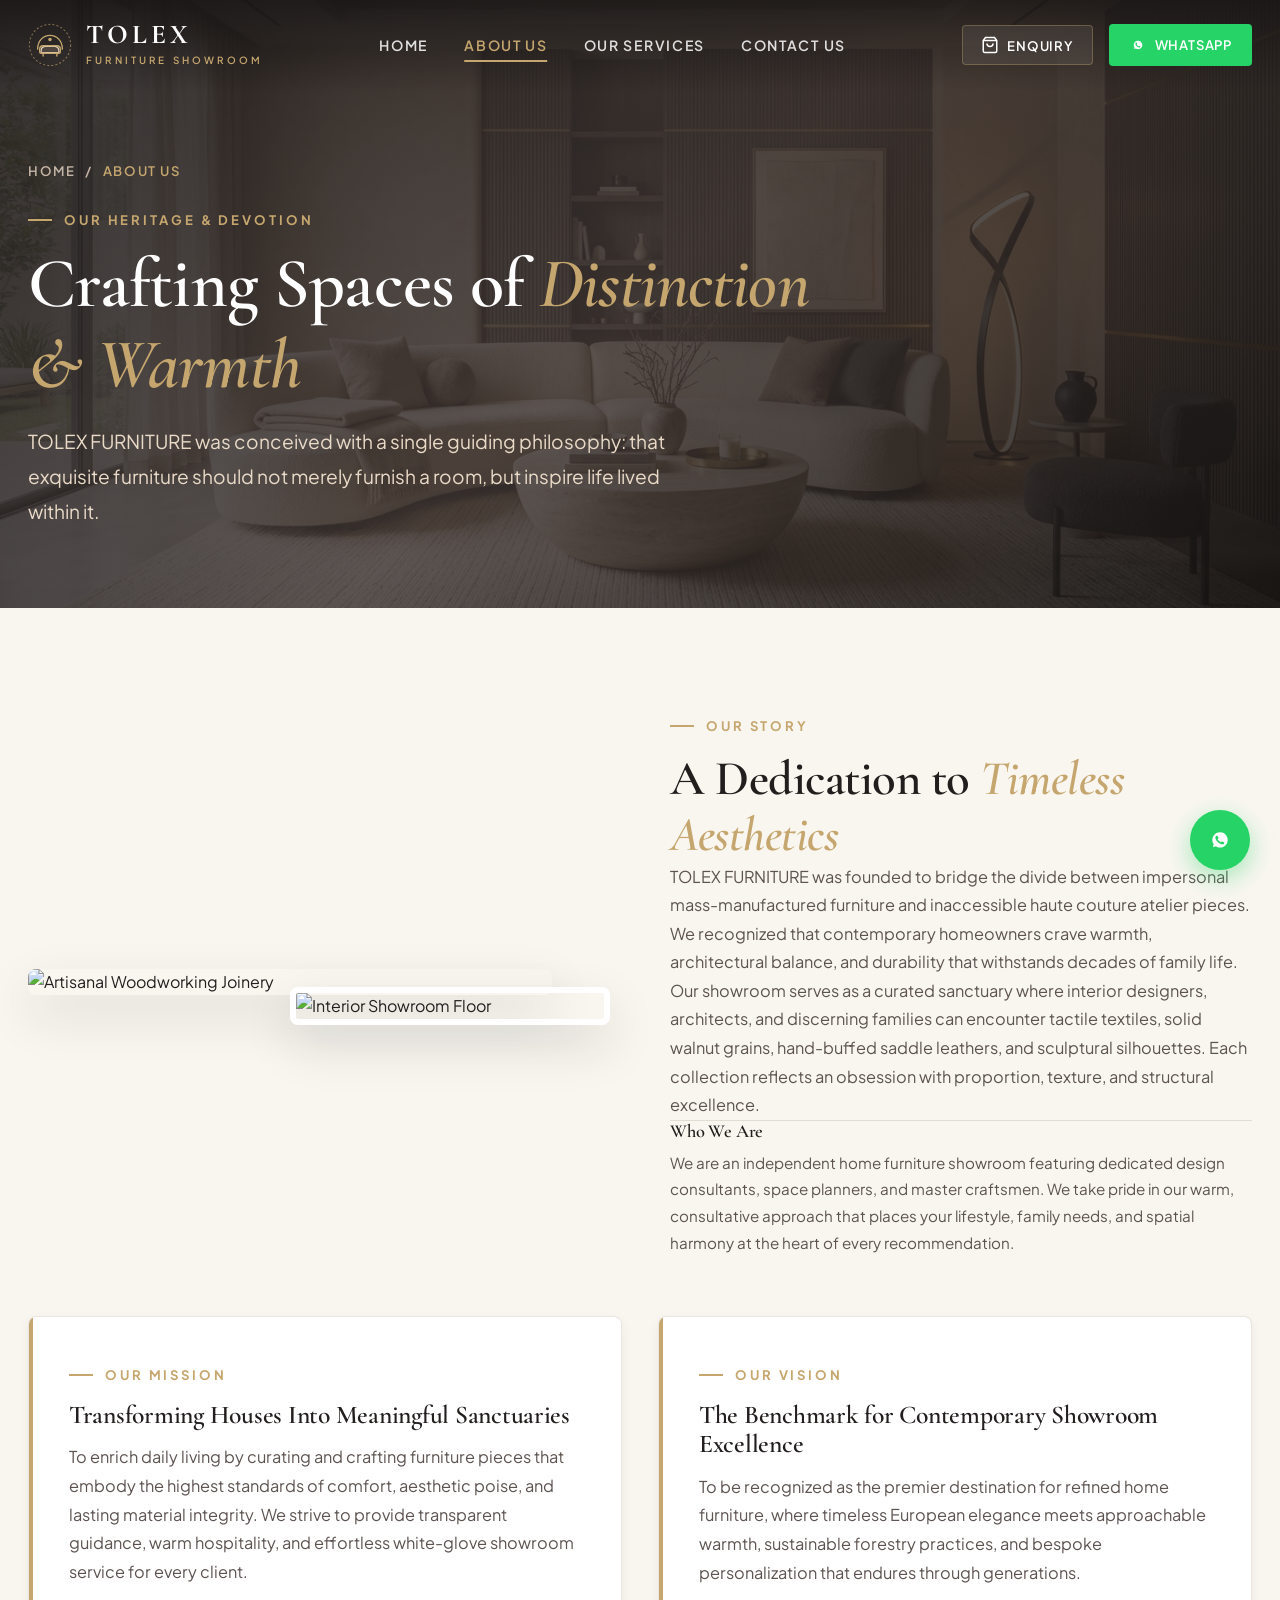
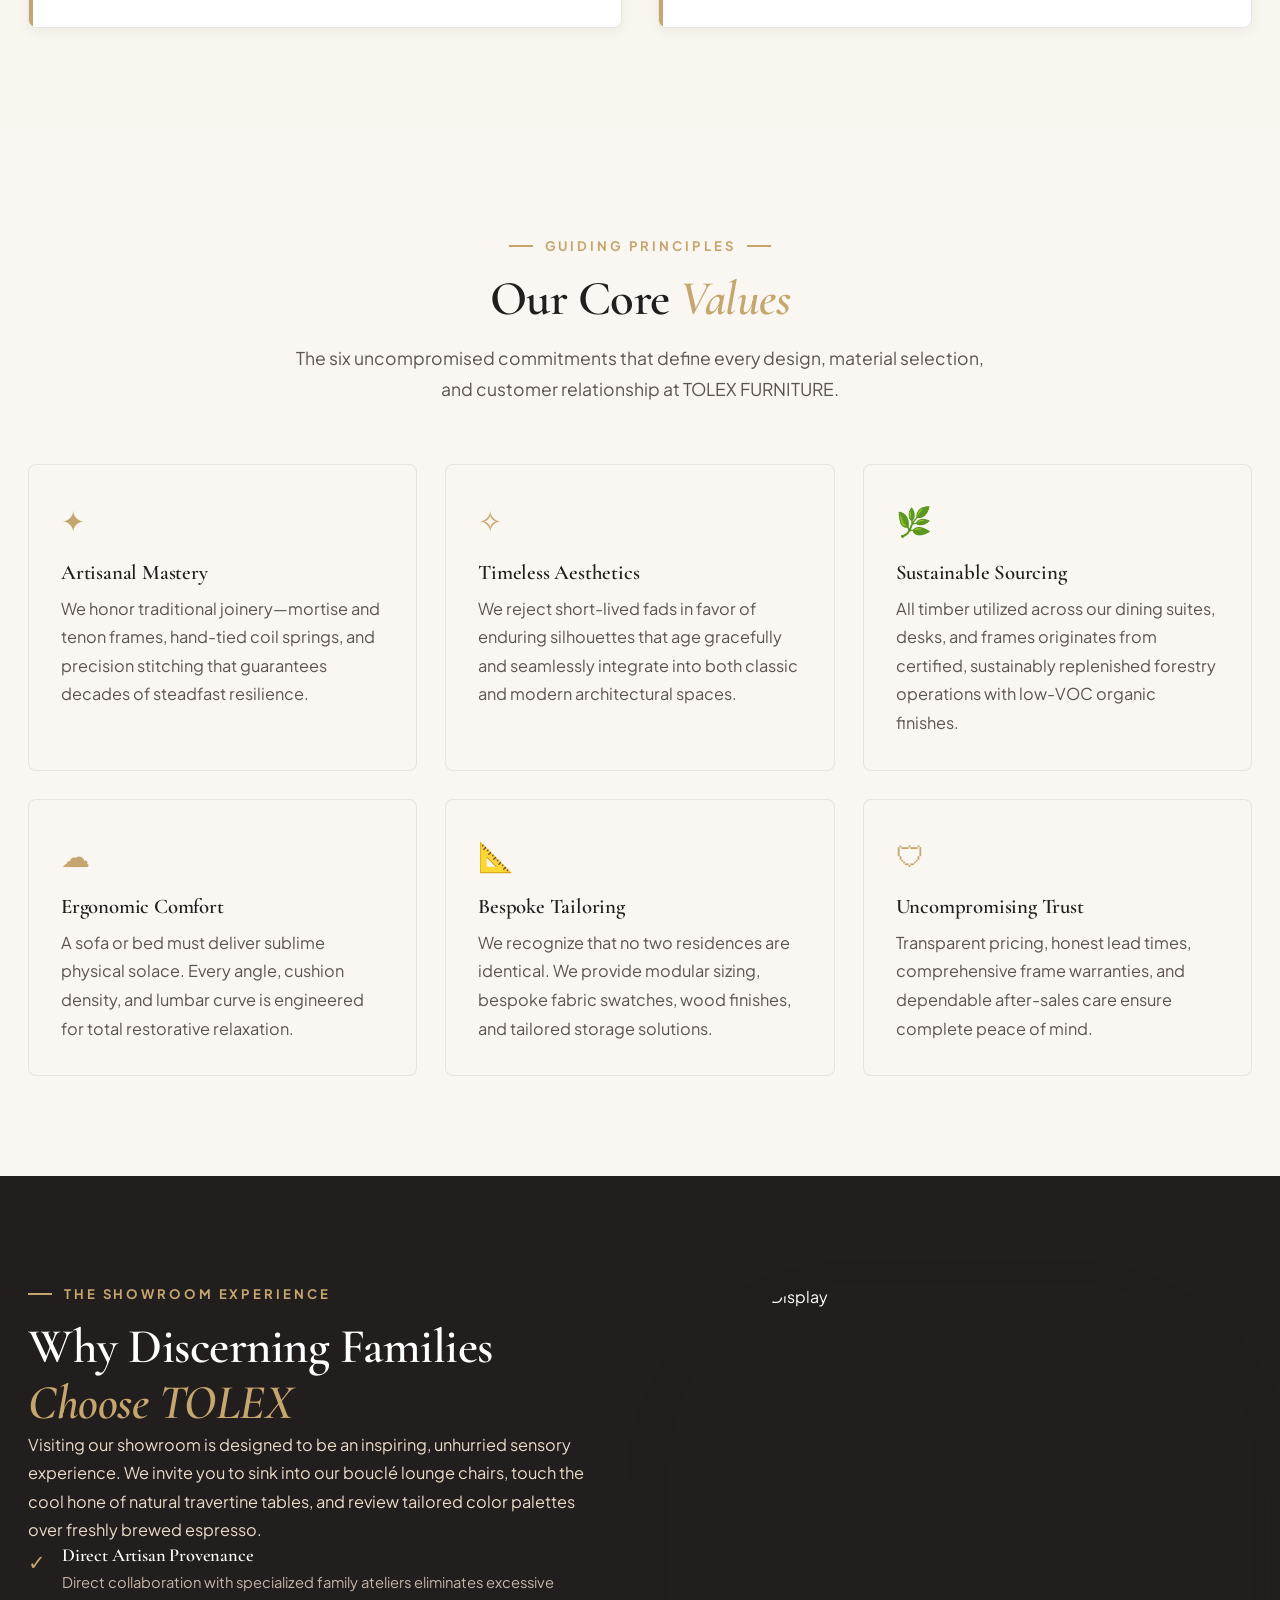
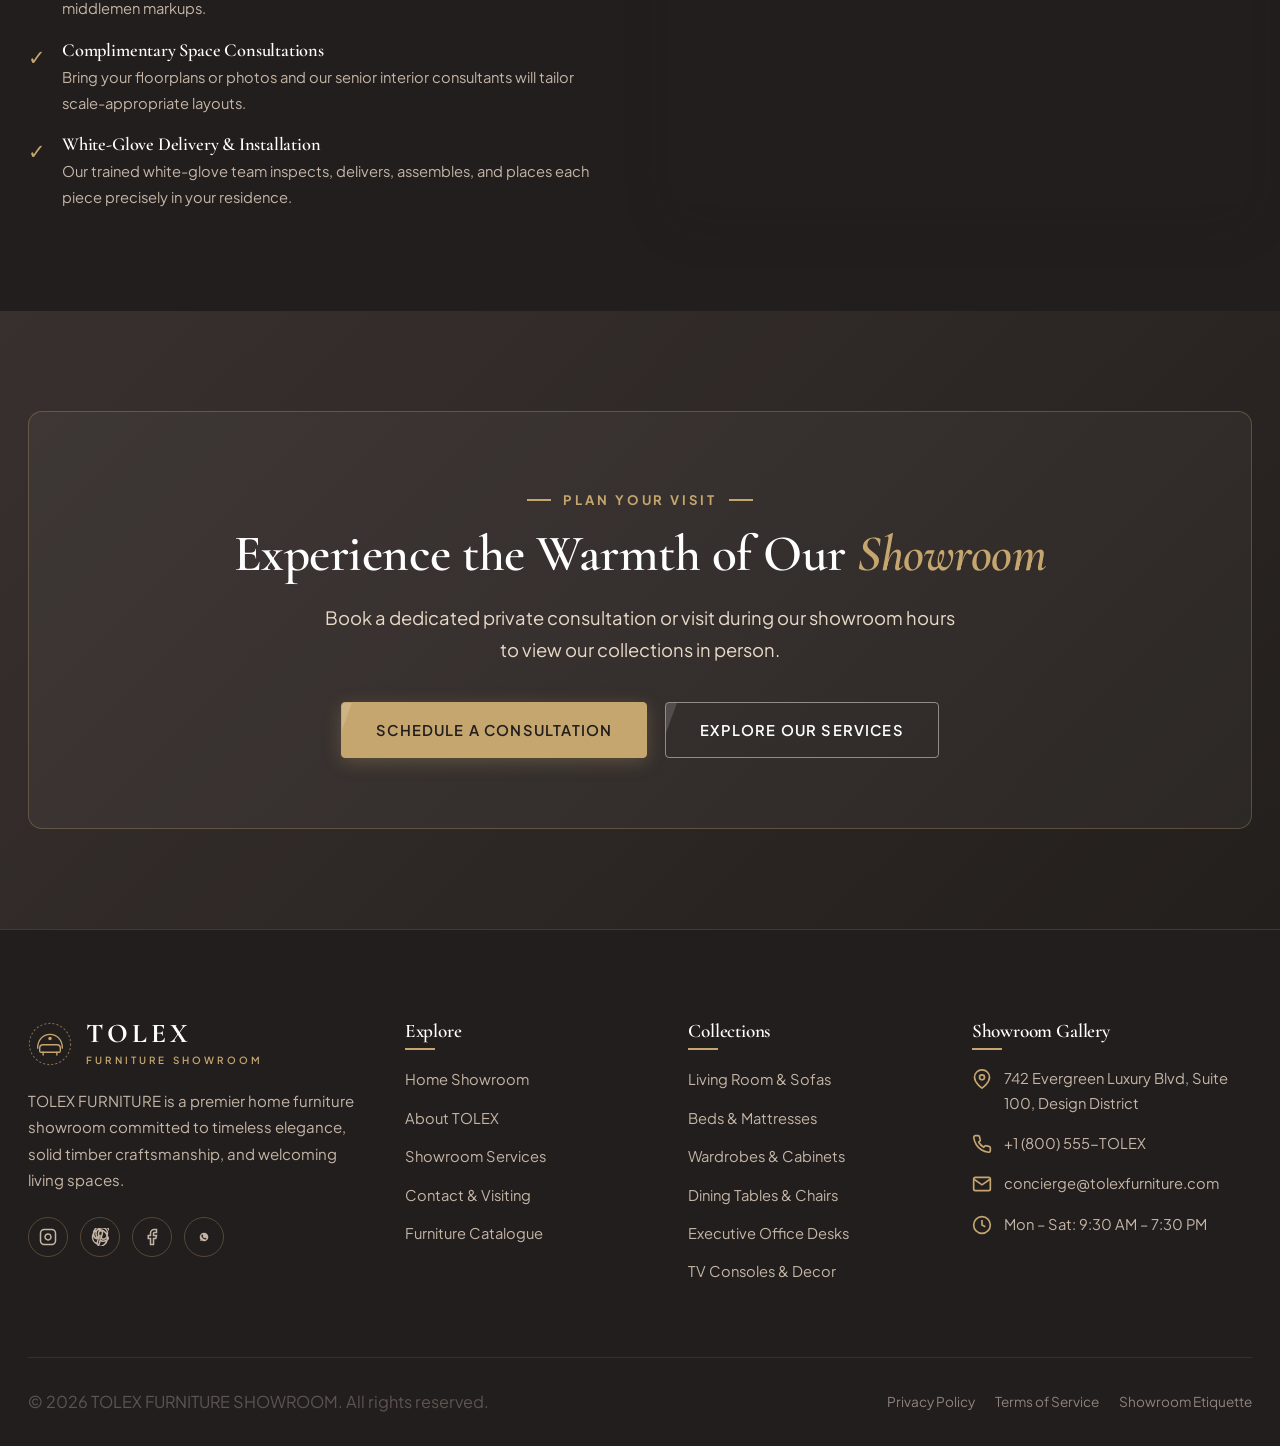
==== about.html @ 7bbafc11 "Initial commit: TOLEX FURNITURE 4-page luxury showroom website" ====
<!DOCTYPE html>
<html lang="en">
<head>
  <meta charset="UTF-8">
  <meta name="viewport" content="width=device-width, initial-scale=1.0">
  <title>About Us — TOLEX FURNITURE Showroom</title>
  <meta name="description" content="Discover the story, mission, vision, and core craftsmanship values behind TOLEX FURNITURE. Transforming residences into sanctuaries of timeless comfort and design.">
  <link rel="stylesheet" href="css/style.css">
  <link rel="icon" type="image/svg+xml" href="assets/icons/favicon.svg">
</head>
<body>

  <!-- ========================================================================
       TOP NAVIGATION BAR
       ======================================================================== -->
  <header class="site-header" id="site-header">
    <div class="container header-container">
      <a href="index.html" class="brand-logo" aria-label="TOLEX FURNITURE Home">
        <svg class="logo-symbol" viewBox="0 0 64 64" fill="none" xmlns="http://www.w3.org/2000/svg">
          <circle cx="32" cy="32" r="30" stroke="#C5A66E" stroke-width="1.5" stroke-dasharray="3 3" opacity="0.6"/>
          <path d="M14 38C14 26 22 18 32 18C42 18 50 26 50 38" stroke="#C5A66E" stroke-width="2" stroke-linecap="round"/>
          <path d="M19 41C19 36 21 34 26 34H38C43 34 45 36 45 41V43H19V41Z" fill="#A18B78" fill-opacity="0.3" stroke="#E9D9C7" stroke-width="1.8"/>
          <path d="M17 38C17 35 19 33 22 33H42C45 33 47 35 47 38V42C47 43 46 44 45 44H19C18 44 17 43 17 42V38Z" stroke="#C5A66E" stroke-width="2"/>
          <path d="M22 44V48M42 44V48" stroke="#C5A66E" stroke-width="2" stroke-linecap="round"/>
          <circle cx="32" cy="24" r="2.5" fill="#C5A66E"/>
        </svg>
        <div class="logo-text-wrap">
          <span class="logo-title">TOLEX</span>
          <span class="logo-subtitle">Furniture Showroom</span>
        </div>
      </a>

      <!-- Desktop Nav -->
      <nav class="desktop-nav" aria-label="Primary Navigation">
        <ul class="nav-menu">
          <li><a href="index.html" class="nav-link">Home</a></li>
          <li><a href="about.html" class="nav-link active">About Us</a></li>
          <li><a href="services.html" class="nav-link">Our Services</a></li>
          <li><a href="contact.html" class="nav-link">Contact Us</a></li>
        </ul>
      </nav>

      <!-- Action Buttons -->
      <div class="header-actions">
        <button type="button" class="enquiry-trigger-btn" aria-label="View Enquiry List">
          <svg width="18" height="18" viewBox="0 0 24 24" fill="none" stroke="currentColor" stroke-width="2"><path d="M6 2L3 6v14a2 2 0 0 0 2 2h14a2 2 0 0 0 2-2V6l-3-4z"></path><line x1="3" y1="6" x2="21" y2="6"></line><path d="M16 10a4 4 0 0 1-8 0"></path></svg>
          <span>Enquiry</span>
          <span class="enquiry-badge" style="display:none;">0</span>
        </button>

        <a href="https://wa.me/1234567890?text=Hello%20TOLEX%20FURNITURE%2C%20I%20am%20interested%20in%20learning%20more%20about%20your%20showroom." target="_blank" rel="noopener noreferrer" class="btn-header-whatsapp" aria-label="Chat on WhatsApp">
          <svg width="18" height="18" viewBox="0 0 24 24" fill="currentColor"><path d="M12.031 6.172c-3.181 0-5.767 2.586-5.768 5.766-.001 1.298.38 2.27 1.019 3.287l-.582 2.128 2.182-.573c.978.58 1.911.928 3.145.929 3.178 0 5.767-2.587 5.768-5.766.001-3.187-2.575-5.77-5.764-5.771zm3.392 8.244c-.144.405-.837.774-1.17.824-.299.045-.677.063-1.092-.069-.252-.08-.575-.187-.988-.365-1.739-.751-2.874-2.502-2.961-2.617-.087-.116-.708-.94-.708-1.793s.448-1.273.607-1.446c.159-.173.346-.217.462-.217l.332.007c.106.005.249-.04.39.299.144.347.491 1.2.534 1.288.043.087.072.188.014.303-.058.116-.087.188-.173.289l-.26.303c-.087.087-.179.182-.077.357.101.174.449.741.964 1.2 1.056.941 1.396.969 1.62.81l.303-.433c.101-.144.202-.12.332-.072.13.048.824.39 1.055.505.231.116.385.173.442.271.058.098.058.566-.086.971z"/></svg>
          <span>WhatsApp</span>
        </a>

        <button type="button" class="hamburger-btn" aria-label="Toggle Mobile Navigation">
          <span class="hamburger-line"></span>
          <span class="hamburger-line"></span>
          <span class="hamburger-line"></span>
        </button>
      </div>
    </div>
  </header>

  <!-- Mobile Drawer -->
  <div class="mobile-nav-backdrop"></div>
  <aside class="mobile-nav-drawer" aria-label="Mobile Navigation Drawer">
    <div class="mobile-nav-top">
      <div class="brand-logo mb-4">
        <div class="logo-text-wrap">
          <span class="logo-title">TOLEX</span>
          <span class="logo-subtitle">Furniture Showroom</span>
        </div>
      </div>
      <nav class="mobile-nav-links">
        <a href="index.html" class="mobile-nav-link">Home <span>→</span></a>
        <a href="about.html" class="mobile-nav-link active">About Us <span>→</span></a>
        <a href="services.html" class="mobile-nav-link">Our Services <span>→</span></a>
        <a href="contact.html" class="mobile-nav-link">Contact Us <span>→</span></a>
      </nav>
    </div>
    <div class="mobile-nav-footer">
      <a href="https://wa.me/1234567890" target="_blank" rel="noopener noreferrer" class="btn btn-whatsapp w-100">
        Chat on WhatsApp
      </a>
    </div>
  </aside>

  <!-- ========================================================================
       PAGE HERO
       ======================================================================== -->
  <section class="inner-hero" style="background-image: url('assets/images/hero_living.jpg');">
    <div class="inner-hero-overlay"></div>
    <div class="container">
      <div class="inner-hero-content reveal-on-scroll">
        <div class="breadcrumb-nav">
          <a href="index.html">Home</a> / <span>About Us</span>
        </div>
        <span class="section-kicker">Our Heritage & Devotion</span>
        <h1>Crafting Spaces of <span class="italic text-gold">Distinction & Warmth</span></h1>
        <p>TOLEX FURNITURE was conceived with a single guiding philosophy: that exquisite furniture should not merely furnish a room, but inspire life lived within it.</p>
      </div>
    </div>
  </section>

  <!-- ========================================================================
       OUR STORY & WHO WE ARE
       ======================================================================== -->
  <section class="about-story-section section-padding">
    <div class="container">
      <div class="story-grid">
        <!-- Visual Composition -->
        <div class="story-img-composition reveal-on-scroll">
          <img src="https://images.unsplash.com/photo-1538688525198-9b88f6f53126?auto=format&fit=crop&w=900&q=80" alt="Artisanal Woodworking Joinery" class="story-img-main" loading="lazy">
          <img src="https://images.unsplash.com/photo-1600585154340-be6161a56a0c?auto=format&fit=crop&w=600&q=80" alt="Interior Showroom Floor" class="story-img-secondary" loading="lazy">
        </div>

        <!-- Narrative Content -->
        <div class="story-text-content reveal-on-scroll">
          <span class="section-kicker">Our Story</span>
          <h2>A Dedication to <span class="italic text-gold">Timeless Aesthetics</span></h2>
          <p class="mb-3">
            TOLEX FURNITURE was founded to bridge the divide between impersonal mass-manufactured furniture and inaccessible haute couture atelier pieces. We recognized that contemporary homeowners crave warmth, architectural balance, and durability that withstands decades of family life.
          </p>
          <p class="mb-4">
            Our showroom serves as a curated sanctuary where interior designers, architects, and discerning families can encounter tactile textiles, solid walnut grains, hand-buffed saddle leathers, and sculptural silhouettes. Each collection reflects an obsession with proportion, texture, and structural excellence.
          </p>
          
          <div class="pt-3" style="border-top:1px solid rgba(161, 139, 120, 0.25);">
            <h4 style="font-size:1.15rem; color:var(--c-charcoal-deep); margin-bottom:8px;">Who We Are</h4>
            <p style="font-size:0.95rem;">
              We are an independent home furniture showroom featuring dedicated design consultants, space planners, and master craftsmen. We take pride in our warm, consultative approach that places your lifestyle, family needs, and spatial harmony at the heart of every recommendation.
            </p>
          </div>
        </div>
      </div>

      <!-- ====================================================================
           MISSION & VISION
           ==================================================================== -->
      <div class="mission-vision-grid reveal-on-scroll">
        <!-- Mission -->
        <div class="mv-card">
          <span class="section-kicker">Our Mission</span>
          <h3>Transforming Houses Into Meaningful Sanctuaries</h3>
          <p>
            To enrich daily living by curating and crafting furniture pieces that embody the highest standards of comfort, aesthetic poise, and lasting material integrity. We strive to provide transparent guidance, warm hospitality, and effortless white-glove showroom service for every client.
          </p>
        </div>

        <!-- Vision -->
        <div class="mv-card">
          <span class="section-kicker">Our Vision</span>
          <h3>The Benchmark for Contemporary Showroom Excellence</h3>
          <p>
            To be recognized as the premier destination for refined home furniture, where timeless European elegance meets approachable warmth, sustainable forestry practices, and bespoke personalization that endures through generations.
          </p>
        </div>
      </div>
    </div>
  </section>

  <!-- ========================================================================
       CORE VALUES
       ======================================================================== -->
  <section class="section-padding" style="background-color: var(--c-cream-soft);">
    <div class="container">
      <div class="section-header reveal-on-scroll">
        <span class="section-kicker center">Guiding Principles</span>
        <h2>Our Core <span class="italic text-gold">Values</span></h2>
        <p>The six uncompromised commitments that define every design, material selection, and customer relationship at TOLEX FURNITURE.</p>
      </div>

      <div class="values-grid">
        <div class="value-item-card reveal-on-scroll">
          <div class="value-icon">✦</div>
          <h4>Artisanal Mastery</h4>
          <p>We honor traditional joinery—mortise and tenon frames, hand-tied coil springs, and precision stitching that guarantees decades of steadfast resilience.</p>
        </div>

        <div class="value-item-card reveal-on-scroll">
          <div class="value-icon">✧</div>
          <h4>Timeless Aesthetics</h4>
          <p>We reject short-lived fads in favor of enduring silhouettes that age gracefully and seamlessly integrate into both classic and modern architectural spaces.</p>
        </div>

        <div class="value-item-card reveal-on-scroll">
          <div class="value-icon">🌿</div>
          <h4>Sustainable Sourcing</h4>
          <p>All timber utilized across our dining suites, desks, and frames originates from certified, sustainably replenished forestry operations with low-VOC organic finishes.</p>
        </div>

        <div class="value-item-card reveal-on-scroll">
          <div class="value-icon">☁</div>
          <h4>Ergonomic Comfort</h4>
          <p>A sofa or bed must deliver sublime physical solace. Every angle, cushion density, and lumbar curve is engineered for total restorative relaxation.</p>
        </div>

        <div class="value-item-card reveal-on-scroll">
          <div class="value-icon">📐</div>
          <h4>Bespoke Tailoring</h4>
          <p>We recognize that no two residences are identical. We provide modular sizing, bespoke fabric swatches, wood finishes, and tailored storage solutions.</p>
        </div>

        <div class="value-item-card reveal-on-scroll">
          <div class="value-icon">🛡</div>
          <h4>Uncompromising Trust</h4>
          <p>Transparent pricing, honest lead times, comprehensive frame warranties, and dependable after-sales care ensure complete peace of mind.</p>
        </div>
      </div>
    </div>
  </section>

  <!-- ========================================================================
       WHY CUSTOMERS CHOOSE US (EXPANDED EDITORIAL)
       ======================================================================== -->
  <section class="section-padding" style="background-color: var(--c-charcoal-deep); color: var(--c-white);">
    <div class="container">
      <div class="story-grid">
        <div class="reveal-on-scroll">
          <span class="section-kicker text-gold">The Showroom Experience</span>
          <h2 class="text-white">Why Discerning Families <span class="italic text-gold">Choose TOLEX</span></h2>
          <p class="text-cream mb-4">
            Visiting our showroom is designed to be an inspiring, unhurried sensory experience. We invite you to sink into our bouclé lounge chairs, touch the cool hone of natural travertine tables, and review tailored color palettes over freshly brewed espresso.
          </p>

          <div style="display:flex; flex-direction:column; gap:18px;">
            <div style="display:flex; gap:16px; align-items:flex-start;">
              <div style="color:var(--c-gold); font-size:1.3rem;">✓</div>
              <div>
                <h4 style="color:var(--c-white); font-size:1.15rem; margin-bottom:4px;">Direct Artisan Provenance</h4>
                <p style="color:var(--c-taupe-light); font-size:0.92rem;">Direct collaboration with specialized family ateliers eliminates excessive middlemen markups.</p>
              </div>
            </div>

            <div style="display:flex; gap:16px; align-items:flex-start;">
              <div style="color:var(--c-gold); font-size:1.3rem;">✓</div>
              <div>
                <h4 style="color:var(--c-white); font-size:1.15rem; margin-bottom:4px;">Complimentary Space Consultations</h4>
                <p style="color:var(--c-taupe-light); font-size:0.92rem;">Bring your floorplans or photos and our senior interior consultants will tailor scale-appropriate layouts.</p>
              </div>
            </div>

            <div style="display:flex; gap:16px; align-items:flex-start;">
              <div style="color:var(--c-gold); font-size:1.3rem;">✓</div>
              <div>
                <h4 style="color:var(--c-white); font-size:1.15rem; margin-bottom:4px;">White-Glove Delivery & Installation</h4>
                <p style="color:var(--c-taupe-light); font-size:0.92rem;">Our trained white-glove team inspects, delivers, assembles, and places each piece precisely in your residence.</p>
              </div>
            </div>
          </div>
        </div>

        <div class="reveal-on-scroll">
          <div class="arch-frame" style="height: 520px;">
            <img src="https://images.unsplash.com/photo-1616486338812-3dadae4b4ace?auto=format&fit=crop&w=1000&q=80" alt="Showroom Display" style="width:100%; height:100%; object-fit:cover;" loading="lazy">
          </div>
        </div>
      </div>
    </div>
  </section>

  <!-- ========================================================================
       FINAL CONTACT CTA
       ======================================================================== -->
  <section class="final-cta-section">
    <div class="container">
      <div class="cta-box reveal-on-scroll">
        <span class="section-kicker center text-gold">Plan Your Visit</span>
        <h2>Experience the Warmth of Our <span class="italic text-gold">Showroom</span></h2>
        <p>Book a dedicated private consultation or visit during our showroom hours to view our collections in person.</p>
        <div class="cta-btn-group">
          <a href="contact.html" class="btn btn-primary">Schedule a Consultation</a>
          <a href="services.html" class="btn btn-secondary">Explore Our Services</a>
        </div>
      </div>
    </div>
  </section>

  <!-- ========================================================================
       FOOTER
       ======================================================================== -->
  <footer class="site-footer">
    <div class="container">
      <div class="footer-top">
        <div class="footer-col footer-brand">
          <a href="index.html" class="brand-logo mb-3">
            <svg class="logo-symbol" viewBox="0 0 64 64" fill="none" xmlns="http://www.w3.org/2000/svg">
              <circle cx="32" cy="32" r="30" stroke="#C5A66E" stroke-width="1.5" stroke-dasharray="3 3" opacity="0.6"/>
              <path d="M14 38C14 26 22 18 32 18C42 18 50 26 50 38" stroke="#C5A66E" stroke-width="2" stroke-linecap="round"/>
              <path d="M17 38C17 35 19 33 22 33H42C45 33 47 35 47 38V42C47 43 46 44 45 44H19C18 44 17 43 17 42V38Z" stroke="#C5A66E" stroke-width="2"/>
              <path d="M22 44V48M42 44V48" stroke="#C5A66E" stroke-width="2" stroke-linecap="round"/>
              <circle cx="32" cy="24" r="2.5" fill="#C5A66E"/>
            </svg>
            <div class="logo-text-wrap">
              <span class="logo-title text-white">TOLEX</span>
              <span class="logo-subtitle">Furniture Showroom</span>
            </div>
          </a>
          <p>
            TOLEX FURNITURE is a premier home furniture showroom committed to timeless elegance, solid timber craftsmanship, and welcoming living spaces.
          </p>
          <div class="footer-social-links">
            <a href="https://instagram.com" target="_blank" rel="noopener noreferrer" class="social-icon-link" aria-label="Instagram"><svg width="18" height="18" viewBox="0 0 24 24" fill="none" stroke="currentColor" stroke-width="2"><rect x="2" y="2" width="20" height="20" rx="5" ry="5"></rect><path d="M16 11.37A4 4 0 1 1 12.63 8 4 4 0 0 1 16 11.37z"></path><line x1="17.5" y1="6.5" x2="17.51" y2="6.5"></line></svg></a>
            <a href="https://pinterest.com" target="_blank" rel="noopener noreferrer" class="social-icon-link" aria-label="Pinterest"><svg width="18" height="18" viewBox="0 0 24 24" fill="none" stroke="currentColor" stroke-width="2"><line x1="12" y1="9" x2="12" y2="15"></line><path d="M12 2a10 10 0 0 0-3.6 19.3c-.1-.8-.1-2.1.2-3 .3-.9 1.9-8.1 1.9-8.1s-.5-1-.5-2.5c0-2.4 1.4-4.1 3.1-4.1 1.5 0 2.2 1.1 2.2 2.4 0 1.5-.9 3.7-1.4 5.8-.4 1.7.9 3.1 2.6 3.1 3.1 0 5.5-3.3 5.5-8.1 0-4.2-3-7.2-7.4-7.2-5 0-8 3.8-8 7.7 0 1.5.6 3.1 1.3 4 .1.2.2.3.1.6l-.5 2c-.1.3-.3.4-.6.3-2.1-1-3.4-4.1-3.4-6.6 0-5.4 3.9-10.4 11.3-10.4 5.9 0 10.5 4.3 10.5 9.9 0 6-3.7 10.7-8.9 10.7-1.7 0-3.4-.9-4-2l-1.1 4.2c-.4 1.5-1.5 3.4-2.2 4.6A10 10 0 1 0 12 2z"></path></svg></a>
            <a href="https://facebook.com" target="_blank" rel="noopener noreferrer" class="social-icon-link" aria-label="Facebook"><svg width="18" height="18" viewBox="0 0 24 24" fill="none" stroke="currentColor" stroke-width="2"><path d="M18 2h-3a5 5 0 0 0-5 5v3H7v4h3v8h4v-8h3l1-4h-4V7a1 1 0 0 1 1-1h3z"></path></svg></a>
            <a href="https://wa.me/1234567890" target="_blank" rel="noopener noreferrer" class="social-icon-link" aria-label="WhatsApp"><svg width="18" height="18" viewBox="0 0 24 24" fill="currentColor"><path d="M12.031 6.172c-3.181 0-5.767 2.586-5.768 5.766-.001 1.298.38 2.27 1.019 3.287l-.582 2.128 2.182-.573c.978.58 1.911.928 3.145.929 3.178 0 5.767-2.587 5.768-5.766.001-3.187-2.575-5.77-5.764-5.771zm3.392 8.244c-.144.405-.837.774-1.17.824-.299.045-.677.063-1.092-.069-.252-.08-.575-.187-.988-.365-1.739-.751-2.874-2.502-2.961-2.617-.087-.116-.708-.94-.708-1.793s.448-1.273.607-1.446c.159-.173.346-.217.462-.217l.332.007c.106.005.249-.04.39.299.144.347.491 1.2.534 1.288.043.087.072.188.014.303-.058.116-.087.188-.173.289l-.26.303c-.087.087-.179.182-.077.357.101.174.449.741.964 1.2 1.056.941 1.396.969 1.62.81l.303-.433c.101-.144.202-.12.332-.072.13.048.824.39 1.055.505.231.116.385.173.442.271.058.098.058.566-.086.971z"/></svg></a>
          </div>
        </div>

        <div class="footer-col">
          <h4>Explore</h4>
          <ul class="footer-links-list">
            <li><a href="index.html">Home Showroom</a></li>
            <li><a href="about.html">About TOLEX</a></li>
            <li><a href="services.html">Showroom Services</a></li>
            <li><a href="contact.html">Contact & Visiting</a></li>
            <li><a href="index.html#catalogue">Furniture Catalogue</a></li>
          </ul>
        </div>

        <div class="footer-col">
          <h4>Collections</h4>
          <ul class="footer-links-list">
            <li><a href="index.html#catalogue">Living Room & Sofas</a></li>
            <li><a href="index.html#catalogue">Beds & Mattresses</a></li>
            <li><a href="index.html#catalogue">Wardrobes & Cabinets</a></li>
            <li><a href="index.html#catalogue">Dining Tables & Chairs</a></li>
            <li><a href="index.html#catalogue">Executive Office Desks</a></li>
            <li><a href="index.html#catalogue">TV Consoles & Decor</a></li>
          </ul>
        </div>

        <div class="footer-col">
          <h4>Showroom Gallery</h4>
          <div class="footer-contact-item">
            <svg width="20" height="20" viewBox="0 0 24 24" fill="none" stroke="currentColor" stroke-width="2"><path d="M21 10c0 7-9 13-9 13s-9-6-9-13a9 9 0 0 1 18 0z"></path><circle cx="12" cy="10" r="3"></circle></svg>
            <span>742 Evergreen Luxury Blvd, Suite 100, Design District</span>
          </div>
          <div class="footer-contact-item">
            <svg width="20" height="20" viewBox="0 0 24 24" fill="none" stroke="currentColor" stroke-width="2"><path d="M22 16.92v3a2 2 0 0 1-2.18 2 19.79 19.79 0 0 1-8.63-3.07 19.5 19.5 0 0 1-6-6 19.79 19.79 0 0 1-3.07-8.67A2 2 0 0 1 4.11 2h3a2 2 0 0 1 2 1.72 12.84 12.84 0 0 0 .7 2.81 2 2 0 0 1-.45 2.11L8.09 9.91a16 16 0 0 0 6 6l1.27-1.27a2 2 0 0 1 2.11-.45 12.84 12.84 0 0 0 2.81.7A2 2 0 0 1 22 16.92z"></path></svg>
            <span>+1 (800) 555-TOLEX</span>
          </div>
          <div class="footer-contact-item">
            <svg width="20" height="20" viewBox="0 0 24 24" fill="none" stroke="currentColor" stroke-width="2"><path d="M4 4h16c1.1 0 2 .9 2 2v12c0 1.1-.9 2-2 2H4c-1.1 0-2-.9-2-2V6c0-1.1.9-2 2-2z"></path><polyline points="22,6 12,13 2,6"></polyline></svg>
            <span>concierge@tolexfurniture.com</span>
          </div>
          <div class="footer-contact-item">
            <svg width="20" height="20" viewBox="0 0 24 24" fill="none" stroke="currentColor" stroke-width="2"><circle cx="12" cy="12" r="10"></circle><polyline points="12 6 12 12 16 14"></polyline></svg>
            <span>Mon – Sat: 9:30 AM – 7:30 PM</span>
          </div>
        </div>
      </div>

      <div class="footer-bottom">
        <p>© 2026 TOLEX FURNITURE SHOWROOM. All rights reserved.</p>
        <div class="footer-bottom-links">
          <a href="#">Privacy Policy</a>
          <a href="#">Terms of Service</a>
          <a href="#">Showroom Etiquette</a>
        </div>
      </div>
    </div>
  </footer>

  <!-- ========================================================================
       SHOPPING CART-STYLE ENQUIRY DRAWER
       ======================================================================== -->
  <div class="enquiry-drawer-backdrop"></div>
  <aside class="enquiry-drawer" aria-label="Customer Enquiry List">
    <div class="enquiry-drawer-header">
      <div>
        <h3>Your Showroom Enquiry</h3>
        <p style="font-size:0.8rem; color:var(--c-cream);">Collect pieces to request pricing & customization</p>
      </div>
      <button type="button" class="drawer-close-btn" aria-label="Close Enquiry Drawer">✕</button>
    </div>

    <div class="enquiry-drawer-body">
      <div class="enquiry-empty-notice">
        <svg width="48" height="48" viewBox="0 0 24 24" fill="none" stroke="currentColor" stroke-width="1.5"><path d="M6 2L3 6v14a2 2 0 0 0 2 2h14a2 2 0 0 0 2-2V6l-3-4z"></path><line x1="3" y1="6" x2="21" y2="6"></line><path d="M16 10a4 4 0 0 1-8 0"></path></svg>
        <h4>Your Enquiry List is Empty</h4>
        <p>Browse our furniture catalogue and click <strong>"+ Enquiry"</strong> to collect pieces you are interested in.</p>
      </div>
      <div class="enquiry-items-list"></div>
    </div>

    <div class="enquiry-drawer-footer">
      <div class="enquiry-count-summary" style="display:none;"></div>
      <div class="enquiry-actions" style="display:none;">
        <button type="button" class="btn btn-whatsapp btn-whatsapp-enquiry">
          <svg width="18" height="18" viewBox="0 0 24 24" fill="currentColor"><path d="M12.031 6.172c-3.181 0-5.767 2.586-5.768 5.766-.001 1.298.38 2.27 1.019 3.287l-.582 2.128 2.182-.573c.978.58 1.911.928 3.145.929 3.178 0 5.767-2.587 5.768-5.766.001-3.187-2.575-5.77-5.764-5.771zm3.392 8.244c-.144.405-.837.774-1.17.824-.299.045-.677.063-1.092-.069-.252-.08-.575-.187-.988-.365-1.739-.751-2.874-2.502-2.961-2.617-.087-.116-.708-.94-.708-1.793s.448-1.273.607-1.446c.159-.173.346-.217.462-.217l.332.007c.106.005.249-.04.39.299.144.347.491 1.2.534 1.288.043.087.072.188.014.303-.058.116-.087.188-.173.289l-.26.303c-.087.087-.179.182-.077.357.101.174.449.741.964 1.2 1.056.941 1.396.969 1.62.81l.303-.433c.101-.144.202-.12.332-.072.13.048.824.39 1.055.505.231.116.385.173.442.271.058.098.058.566-.086.971z"/></svg>
          Send Enquiry via WhatsApp
        </button>
        <a href="contact.html" class="btn btn-dark">Submit Showroom Form</a>
        <button type="button" class="btn btn-outline-dark btn-clear-enquiries" style="font-size:0.78rem;">Clear List</button>
      </div>
    </div>
  </aside>

  <!-- Floating Buttons -->
  <a href="https://wa.me/1234567890" target="_blank" rel="noopener noreferrer" class="floating-whatsapp-btn" aria-label="Direct WhatsApp Message">
    <svg width="32" height="32" viewBox="0 0 24 24" fill="currentColor"><path d="M12.031 6.172c-3.181 0-5.767 2.586-5.768 5.766-.001 1.298.38 2.27 1.019 3.287l-.582 2.128 2.182-.573c.978.58 1.911.928 3.145.929 3.178 0 5.767-2.587 5.768-5.766.001-3.187-2.575-5.77-5.764-5.771zm3.392 8.244c-.144.405-.837.774-1.17.824-.299.045-.677.063-1.092-.069-.252-.08-.575-.187-.988-.365-1.739-.751-2.874-2.502-2.961-2.617-.087-.116-.708-.94-.708-1.793s.448-1.273.607-1.446c.159-.173.346-.217.462-.217l.332.007c.106.005.249-.04.39.299.144.347.491 1.2.534 1.288.043.087.072.188.014.303-.058.116-.087.188-.173.289l-.26.303c-.087.087-.179.182-.077.357.101.174.449.741.964 1.2 1.056.941 1.396.969 1.62.81l.303-.433c.101-.144.202-.12.332-.072.13.048.824.39 1.055.505.231.116.385.173.442.271.058.098.058.566-.086.971z"/></svg>
  </a>

  <button type="button" class="back-to-top-btn" aria-label="Back to Top">
    <svg width="20" height="20" viewBox="0 0 24 24" fill="none" stroke="currentColor" stroke-width="2.5"><polyline points="18 15 12 9 6 15"></polyline></svg>
  </button>

  <script src="js/main.js"></script>
</body>
</html>
---- css/style.css ----
/* ==========================================================================
   TOLEX FURNITURE — Premium Luxury Furniture Showroom
   Color Palette Extracted from Brand Identity Reference:
   - Charcoal Brown: #625956
   - Warm Taupe:     #A18B78
   - Cream Beige:    #E9D9C7
   - Muted Gold:     #C5A66E
   - Warm White:     #F9F6F0 / #F5F0E9
   - Wood Brown:     #8B7666
   ========================================================================== */

@import url('https://fonts.googleapis.com/css2?family=Cormorant+Garamond:ital,wght@0,400;0,500;0,600;0,700;1,400;1,600&family=Plus+Jakarta+Sans:wght@300;400;500;600;700&display=swap');

/* --- CSS Root Variables --- */
:root {
  --c-charcoal: #625956;
  --c-charcoal-dark: #37302E;
  --c-charcoal-deep: #221E1D;
  --c-charcoal-light: #7A706D;
  
  --c-taupe: #A18B78;
  --c-taupe-light: #C4B5A6;
  --c-taupe-subtle: #E8E2DC;

  --c-cream: #E9D9C7;
  --c-cream-light: #F6EFE7;
  --c-cream-soft: #FAF6F1;

  --c-gold: #C5A66E;
  --c-gold-hover: #D7B982;
  --c-gold-light: rgba(197, 166, 110, 0.16);
  --c-gold-glow: rgba(197, 166, 110, 0.35);

  --c-warm-white: #F9F6F0;
  --c-white: #FFFFFF;
  --c-wood: #8B7666;
  --c-wood-dark: #6D5B4D;

  --c-text-primary: #231F1E;
  --c-text-secondary: #5D5451;
  --c-text-light: #8E827D;
  --c-text-white: #FDFCFA;

  --font-serif: 'Cormorant Garamond', Georgia, serif;
  --font-sans: 'Plus Jakarta Sans', -apple-system, BlinkMacSystemFont, 'Segoe UI', Roboto, sans-serif;

  --shadow-sm: 0 4px 12px rgba(34, 30, 29, 0.05);
  --shadow-md: 0 10px 30px rgba(34, 30, 29, 0.08);
  --shadow-lg: 0 20px 50px rgba(34, 30, 29, 0.13);
  --shadow-gold: 0 12px 32px rgba(197, 166, 110, 0.28);

  --radius-xs: 4px;
  --radius-sm: 8px;
  --radius-md: 14px;
  --radius-lg: 24px;
  --radius-full: 9999px;

  --transition-fast: 0.22s cubic-bezier(0.2, 0.8, 0.2, 1);
  --transition-normal: 0.4s cubic-bezier(0.25, 1, 0.5, 1);
  --transition-slow: 0.8s cubic-bezier(0.16, 1, 0.3, 1);

  --header-height: 90px;
}

/* --- Base & Reset --- */
*, *::before, *::after {
  box-sizing: border-box;
  margin: 0;
  padding: 0;
}

html {
  font-size: 16px;
  scroll-behavior: smooth;
  -webkit-font-smoothing: antialiased;
  -moz-osx-font-smoothing: grayscale;
}

body {
  font-family: var(--font-sans);
  background-color: var(--c-warm-white);
  color: var(--c-text-primary);
  line-height: 1.65;
  overflow-x: hidden;
  position: relative;
}

img {
  max-width: 100%;
  height: auto;
  display: block;
}

a {
  text-decoration: none;
  color: inherit;
  transition: color var(--transition-fast);
}

button {
  font-family: inherit;
  cursor: pointer;
  border: none;
  background: none;
  outline: none;
  transition: all var(--transition-fast);
}

ul, ol {
  list-style: none;
}

input, textarea, select {
  font-family: inherit;
  font-size: 1rem;
  outline: none;
}

/* --- Typography --- */
h1, h2, h3, h4, h5, h6 {
  font-family: var(--font-serif);
  font-weight: 600;
  color: var(--c-charcoal-deep);
  line-height: 1.15;
  letter-spacing: -0.01em;
}

h1 { font-size: clamp(2.5rem, 5.5vw, 4.5rem); }
h2 { font-size: clamp(2rem, 3.8vw, 3.2rem); }
h3 { font-size: clamp(1.4rem, 2.2vw, 1.9rem); }
h4 { font-size: 1.3rem; }
h5 { font-size: 1.1rem; }
h6 { font-size: 0.95rem; text-transform: uppercase; letter-spacing: 0.12em; }

p {
  color: var(--c-text-secondary);
  font-size: 1.02rem;
  line-height: 1.75;
}

.text-gold { color: var(--c-gold); }
.text-taupe { color: var(--c-taupe); }
.text-cream { color: var(--c-cream); }
.text-white { color: var(--c-white); }
.italic { font-style: italic; }

/* Subtitle Kicker */
.section-kicker {
  display: inline-flex;
  align-items: center;
  gap: 12px;
  font-family: var(--font-sans);
  font-size: 0.82rem;
  font-weight: 700;
  text-transform: uppercase;
  letter-spacing: 0.22em;
  color: var(--c-gold);
  margin-bottom: 14px;
}

.section-kicker::before {
  content: '';
  display: inline-block;
  width: 24px;
  height: 2px;
  background-color: var(--c-gold);
}

.section-kicker.center::after {
  content: '';
  display: inline-block;
  width: 24px;
  height: 2px;
  background-color: var(--c-gold);
}

/* --- Layout Containers --- */
.container {
  width: 100%;
  max-width: 1320px;
  margin: 0 auto;
  padding: 0 28px;
}

.container-fluid {
  width: 100%;
  padding: 0 40px;
}

.section-padding {
  padding: 100px 0;
}

@media (max-width: 768px) {
  .section-padding { padding: 60px 0; }
  .container { padding: 0 20px; }
  .container-fluid { padding: 0 20px; }
}

.section-header {
  text-align: center;
  max-width: 720px;
  margin: 0 auto 60px;
}

.section-header p {
  margin-top: 16px;
  font-size: 1.1rem;
}

.section-header.left-aligned {
  text-align: left;
  margin-left: 0;
}

/* --- Buttons --- */
.btn {
  display: inline-flex;
  align-items: center;
  justify-content: center;
  gap: 10px;
  padding: 15px 34px;
  font-size: 0.92rem;
  font-weight: 600;
  letter-spacing: 0.08em;
  text-transform: uppercase;
  border-radius: var(--radius-xs);
  transition: all var(--transition-normal);
  position: relative;
  overflow: hidden;
  z-index: 1;
}

.btn::before {
  content: '';
  position: absolute;
  top: 0;
  left: -100%;
  width: 100%;
  height: 100%;
  background: rgba(255, 255, 255, 0.15);
  transition: transform 0.5s ease;
  z-index: -1;
  transform: skewX(-20deg);
}

.btn:hover::before {
  transform: skewX(-20deg) translateX(220%);
}

.btn-primary {
  background-color: var(--c-gold);
  color: var(--c-charcoal-deep);
  border: 1px solid var(--c-gold);
  box-shadow: 0 4px 18px rgba(197, 166, 110, 0.28);
}

.btn-primary:hover {
  background-color: var(--c-gold-hover);
  border-color: var(--c-gold-hover);
  transform: translateY(-2px);
  box-shadow: var(--shadow-gold);
}

.btn-secondary {
  background-color: transparent;
  color: var(--c-white);
  border: 1px solid rgba(255, 255, 255, 0.45);
}

.btn-secondary:hover {
  background-color: var(--c-white);
  color: var(--c-charcoal-deep);
  border-color: var(--c-white);
  transform: translateY(-2px);
}

.btn-dark {
  background-color: var(--c-charcoal-deep);
  color: var(--c-white);
  border: 1px solid var(--c-charcoal-deep);
}

.btn-dark:hover {
  background-color: var(--c-charcoal);
  border-color: var(--c-charcoal);
  transform: translateY(-2px);
  box-shadow: var(--shadow-md);
}

.btn-outline-dark {
  background-color: transparent;
  color: var(--c-charcoal-deep);
  border: 1px solid var(--c-charcoal);
}

.btn-outline-dark:hover {
  background-color: var(--c-charcoal-deep);
  color: var(--c-white);
}

.btn-outline-gold {
  background-color: transparent;
  color: var(--c-gold);
  border: 1px solid var(--c-gold);
}

.btn-outline-gold:hover {
  background-color: var(--c-gold);
  color: var(--c-charcoal-deep);
}

.btn-whatsapp {
  background-color: #25D366;
  color: #FFFFFF;
  border: 1px solid #25D366;
}

.btn-whatsapp:hover {
  background-color: #20BA5A;
  border-color: #20BA5A;
  box-shadow: 0 6px 20px rgba(37, 211, 102, 0.35);
  transform: translateY(-2px);
}

.btn-sm {
  padding: 10px 20px;
  font-size: 0.82rem;
}

.btn-link {
  display: inline-flex;
  align-items: center;
  gap: 8px;
  font-size: 0.92rem;
  font-weight: 600;
  color: var(--c-gold);
  text-transform: uppercase;
  letter-spacing: 0.1em;
  padding: 6px 0;
  position: relative;
}

.btn-link::after {
  content: '';
  position: absolute;
  bottom: 0;
  left: 0;
  width: 0%;
  height: 2px;
  background-color: var(--c-gold);
  transition: width var(--transition-normal);
}

.btn-link:hover::after {
  width: 100%;
}

.btn-link svg {
  transition: transform var(--transition-fast);
}

.btn-link:hover svg {
  transform: translateX(5px);
}

/* --- Brand Signature Decorative Graphics (Flyer Elements) --- */
.gold-wave-accent {
  position: relative;
}

.dot-matrix {
  display: grid;
  grid-template-columns: repeat(6, 6px);
  gap: 10px;
  width: max-content;
}

.dot-matrix span {
  width: 6px;
  height: 6px;
  border-radius: 50%;
  background-color: var(--c-taupe-light);
  opacity: 0.7;
}

.dot-matrix.gold span {
  background-color: var(--c-gold);
}

.slat-pattern {
  background-image: repeating-linear-gradient(
    90deg,
    rgba(161, 139, 120, 0.12),
    rgba(161, 139, 120, 0.12) 2px,
    transparent 2px,
    transparent 14px
  );
}

.slat-pattern-dark {
  background-image: repeating-linear-gradient(
    90deg,
    rgba(197, 166, 110, 0.15),
    rgba(197, 166, 110, 0.15) 2px,
    transparent 2px,
    transparent 16px
  );
}

/* Curved Arch Mask */
.arch-frame {
  border-radius: 180px 180px 18px 18px;
  overflow: hidden;
  box-shadow: var(--shadow-lg);
  position: relative;
}

.arch-frame-dual {
  position: relative;
  padding: 14px;
}

.arch-frame-dual::before {
  content: '';
  position: absolute;
  top: 0;
  left: 0;
  right: 0;
  bottom: 0;
  border: 1.5px solid var(--c-gold);
  border-radius: 190px 190px 24px 24px;
  pointer-events: none;
}

/* Floating Gold Badge */
.gold-badge {
  display: inline-flex;
  align-items: center;
  gap: 8px;
  background: linear-gradient(135deg, rgba(197, 166, 110, 0.95), rgba(161, 139, 120, 0.95));
  color: var(--c-charcoal-deep);
  padding: 8px 18px;
  border-radius: var(--radius-full);
  font-size: 0.8rem;
  font-weight: 700;
  letter-spacing: 0.12em;
  text-transform: uppercase;
  box-shadow: 0 8px 20px rgba(197, 166, 110, 0.35);
}

/* ==========================================================================
   NAVIGATION BAR
   ========================================================================== */
.site-header {
  position: fixed;
  top: 0;
  left: 0;
  width: 100%;
  height: var(--header-height);
  z-index: 1000;
  transition: all var(--transition-normal);
  background: linear-gradient(to bottom, rgba(22, 19, 18, 0.75) 0%, rgba(22, 19, 18, 0) 100%);
}

.site-header.scrolled {
  height: 76px;
  background: rgba(34, 30, 29, 0.96);
  backdrop-filter: blur(14px);
  -webkit-backdrop-filter: blur(14px);
  border-bottom: 1px solid rgba(197, 166, 110, 0.2);
  box-shadow: 0 10px 30px rgba(0, 0, 0, 0.25);
}

.header-container {
  display: flex;
  align-items: center;
  justify-content: space-between;
  height: 100%;
}

/* Logo */
.brand-logo {
  display: flex;
  align-items: center;
  gap: 14px;
  text-decoration: none;
}

.logo-symbol {
  width: 44px;
  height: 44px;
  flex-shrink: 0;
}

.logo-text-wrap {
  display: flex;
  flex-direction: column;
}

.logo-title {
  font-family: var(--font-serif);
  font-size: 1.7rem;
  font-weight: 700;
  letter-spacing: 0.15em;
  color: var(--c-white);
  line-height: 1;
}

.logo-subtitle {
  font-family: var(--font-sans);
  font-size: 0.62rem;
  font-weight: 600;
  letter-spacing: 0.32em;
  color: var(--c-gold);
  text-transform: uppercase;
  margin-top: 4px;
}

/* Navigation Links */
.nav-menu {
  display: flex;
  align-items: center;
  gap: 36px;
}

.nav-link {
  font-size: 0.88rem;
  font-weight: 600;
  letter-spacing: 0.12em;
  text-transform: uppercase;
  color: rgba(255, 255, 255, 0.85);
  position: relative;
  padding: 8px 0;
  transition: color var(--transition-fast);
}

.nav-link::after {
  content: '';
  position: absolute;
  bottom: 0;
  left: 50%;
  width: 0;
  height: 2px;
  background-color: var(--c-gold);
  transition: all var(--transition-normal);
  transform: translateX(-50%);
}

.nav-link:hover,
.nav-link.active {
  color: var(--c-gold);
}

.nav-link:hover::after,
.nav-link.active::after {
  width: 100%;
}

/* Header Action Controls */
.header-actions {
  display: flex;
  align-items: center;
  gap: 16px;
}

.enquiry-trigger-btn {
  display: flex;
  align-items: center;
  gap: 8px;
  padding: 10px 18px;
  background: rgba(255, 255, 255, 0.08);
  border: 1px solid rgba(197, 166, 110, 0.35);
  border-radius: var(--radius-xs);
  color: var(--c-white);
  font-size: 0.82rem;
  font-weight: 600;
  letter-spacing: 0.06em;
  text-transform: uppercase;
  transition: all var(--transition-fast);
  position: relative;
}

.enquiry-trigger-btn:hover {
  background: rgba(197, 166, 110, 0.18);
  border-color: var(--c-gold);
  color: var(--c-gold);
}

.enquiry-badge {
  display: inline-flex;
  align-items: center;
  justify-content: center;
  min-width: 20px;
  height: 20px;
  padding: 0 6px;
  background-color: var(--c-gold);
  color: var(--c-charcoal-deep);
  font-size: 0.72rem;
  font-weight: 800;
  border-radius: var(--radius-full);
}

.btn-header-whatsapp {
  display: inline-flex;
  align-items: center;
  gap: 8px;
  padding: 10px 20px;
  background-color: #25D366;
  color: #FFFFFF;
  border-radius: var(--radius-xs);
  font-size: 0.82rem;
  font-weight: 600;
  letter-spacing: 0.06em;
  text-transform: uppercase;
  transition: all var(--transition-fast);
}

.btn-header-whatsapp:hover {
  background-color: #1EBE5A;
  box-shadow: 0 6px 18px rgba(37, 211, 102, 0.35);
}

/* Hamburger Toggle */
.hamburger-btn {
  display: none;
  flex-direction: column;
  justify-content: center;
  gap: 6px;
  width: 40px;
  height: 40px;
  background: transparent;
  border: none;
  cursor: pointer;
  z-index: 1001;
  padding: 4px;
}

.hamburger-line {
  width: 100%;
  height: 2px;
  background-color: var(--c-gold);
  transition: all var(--transition-normal);
  border-radius: 2px;
}

.hamburger-btn.active .hamburger-line:nth-child(1) {
  transform: translateY(8px) rotate(45deg);
}

.hamburger-btn.active .hamburger-line:nth-child(2) {
  opacity: 0;
}

.hamburger-btn.active .hamburger-line:nth-child(3) {
  transform: translateY(-8px) rotate(-45deg);
}

/* Mobile Drawer Overlay */
.mobile-nav-drawer {
  position: fixed;
  top: 0;
  right: -100%;
  width: 100%;
  max-width: 380px;
  height: 100vh;
  background-color: var(--c-charcoal-deep);
  border-left: 1px solid rgba(197, 166, 110, 0.25);
  padding: 100px 36px 40px;
  display: flex;
  flex-direction: column;
  justify-content: space-between;
  transition: right 0.45s cubic-bezier(0.16, 1, 0.3, 1);
  z-index: 999;
  box-shadow: -15px 0 40px rgba(0, 0, 0, 0.5);
}

.mobile-nav-drawer.open {
  right: 0;
}

.mobile-nav-backdrop {
  position: fixed;
  top: 0;
  left: 0;
  width: 100%;
  height: 100%;
  background: rgba(0, 0, 0, 0.65);
  backdrop-filter: blur(4px);
  z-index: 998;
  opacity: 0;
  pointer-events: none;
  transition: opacity 0.35s ease;
}

.mobile-nav-backdrop.open {
  opacity: 1;
  pointer-events: auto;
}

.mobile-nav-links {
  display: flex;
  flex-direction: column;
  gap: 22px;
}

.mobile-nav-link {
  font-family: var(--font-serif);
  font-size: 1.6rem;
  color: var(--c-white);
  text-transform: capitalize;
  display: flex;
  align-items: center;
  justify-content: space-between;
  border-bottom: 1px solid rgba(255, 255, 255, 0.08);
  padding-bottom: 12px;
}

.mobile-nav-link.active,
.mobile-nav-link:hover {
  color: var(--c-gold);
}

.mobile-nav-footer {
  display: flex;
  flex-direction: column;
  gap: 16px;
}

/* ==========================================================================
   PAGE HERO BANNER (FOR INNER PAGES: ABOUT, SERVICES, CONTACT)
   ========================================================================== */
.inner-hero {
  position: relative;
  min-height: 55vh;
  display: flex;
  align-items: center;
  padding: 160px 0 80px;
  background-color: var(--c-charcoal-deep);
  background-position: center;
  background-size: cover;
  background-repeat: no-repeat;
  color: var(--c-white);
  overflow: hidden;
}

.inner-hero-overlay {
  position: absolute;
  top: 0;
  left: 0;
  width: 100%;
  height: 100%;
  background: linear-gradient(
    135deg,
    rgba(34, 30, 29, 0.92) 0%,
    rgba(62, 54, 52, 0.82) 50%,
    rgba(22, 19, 18, 0.88) 100%
  );
  z-index: 1;
}

.inner-hero-content {
  position: relative;
  z-index: 2;
  max-width: 820px;
}

.inner-hero h1 {
  color: var(--c-white);
  margin-bottom: 18px;
}

.inner-hero p {
  color: var(--c-cream);
  font-size: 1.2rem;
  max-width: 680px;
  line-height: 1.8;
}

.breadcrumb-nav {
  display: flex;
  align-items: center;
  gap: 10px;
  font-size: 0.82rem;
  font-weight: 600;
  letter-spacing: 0.12em;
  text-transform: uppercase;
  color: var(--c-taupe-light);
  margin-bottom: 20px;
}

.breadcrumb-nav a:hover {
  color: var(--c-gold);
}

.breadcrumb-nav span {
  color: var(--c-gold);
}

/* ==========================================================================
   SLIDER REVOLUTION-STYLE HERO SECTION (HOMEPAGE)
   ========================================================================== */
.hero-slider-section {
  position: relative;
  width: 100%;
  height: 100vh;
  min-height: 720px;
  max-height: 1050px;
  overflow: hidden;
  background-color: var(--c-charcoal-deep);
}

.hero-slider-wrap {
  position: relative;
  width: 100%;
  height: 100%;
}

.hero-slide {
  position: absolute;
  top: 0;
  left: 0;
  width: 100%;
  height: 100%;
  opacity: 0;
  visibility: hidden;
  transition: opacity 1.2s cubic-bezier(0.4, 0, 0.2, 1),
              visibility 1.2s cubic-bezier(0.4, 0, 0.2, 1);
  display: flex;
  align-items: center;
  z-index: 1;
}

.hero-slide.active {
  opacity: 1;
  visibility: visible;
  z-index: 2;
}

/* Background Image with Ken Burns Zoom */
.hero-slide-bg {
  position: absolute;
  top: 0;
  left: 0;
  width: 100%;
  height: 100%;
  background-size: cover;
  background-position: center center;
  transform: scale(1.04);
  transition: transform 7.5s cubic-bezier(0.2, 0.8, 0.2, 1);
  will-change: transform;
}

.hero-slide.active .hero-slide-bg {
  transform: scale(1.15);
}

/* Dark Vignette Overlay for Crisp Readability */
.hero-slide-overlay {
  position: absolute;
  top: 0;
  left: 0;
  width: 100%;
  height: 100%;
  background: linear-gradient(
    90deg,
    rgba(22, 19, 18, 0.88) 0%,
    rgba(34, 30, 29, 0.72) 45%,
    rgba(22, 19, 18, 0.35) 100%
  );
  z-index: 1;
}

/* Fine Decorative Geometric Lines */
.hero-slide-decoration {
  position: absolute;
  top: 0;
  left: 0;
  width: 100%;
  height: 100%;
  pointer-events: none;
  z-index: 2;
}

.hero-slide-decoration .deco-line {
  position: absolute;
  top: 15%;
  right: 12%;
  width: 320px;
  height: 320px;
  border: 1px solid rgba(197, 166, 110, 0.18);
  border-radius: 50%;
  transform: rotate(25deg);
}

.hero-slide-decoration .deco-dots {
  position: absolute;
  bottom: 22%;
  right: 15%;
  opacity: 0.6;
}

/* Content Container & Staggered Animations */
.hero-content {
  position: relative;
  z-index: 3;
  max-width: 860px;
  color: var(--c-white);
  padding: 0 28px;
}

.hero-tag {
  display: inline-flex;
  align-items: center;
  gap: 12px;
  font-size: 0.85rem;
  font-weight: 700;
  letter-spacing: 0.24em;
  text-transform: uppercase;
  color: var(--c-gold);
  margin-bottom: 20px;
  opacity: 0;
  transform: translateY(25px);
  transition: all 0.8s cubic-bezier(0.16, 1, 0.3, 1) 0.3s;
}

.hero-tag::before {
  content: '';
  display: inline-block;
  width: 32px;
  height: 2px;
  background-color: var(--c-gold);
}

.hero-title {
  font-size: clamp(2.8rem, 5.8vw, 5.2rem);
  font-weight: 600;
  color: var(--c-white);
  line-height: 1.12;
  margin-bottom: 24px;
}

.hero-title .title-line {
  display: block;
  overflow: hidden;
}

.hero-title .title-line span {
  display: inline-block;
  opacity: 0;
  transform: translateY(100%);
  transition: transform 1.1s cubic-bezier(0.16, 1, 0.3, 1),
              opacity 0.9s cubic-bezier(0.16, 1, 0.3, 1);
}

.hero-title .title-line:nth-child(1) span { transition-delay: 0.4s; }
.hero-title .title-line:nth-child(2) span { transition-delay: 0.6s; }

.hero-desc {
  font-size: clamp(1.05rem, 1.4vw, 1.3rem);
  color: var(--c-cream);
  max-width: 620px;
  line-height: 1.8;
  margin-bottom: 38px;
  opacity: 0;
  transform: translateY(30px);
  transition: all 0.9s cubic-bezier(0.16, 1, 0.3, 1) 0.8s;
}

.hero-btn-group {
  display: flex;
  align-items: center;
  flex-wrap: wrap;
  gap: 18px;
  opacity: 0;
  transform: translateY(30px);
  transition: all 0.9s cubic-bezier(0.16, 1, 0.3, 1) 1s;
}

/* Activated State Animations */
.hero-slide.active .hero-tag {
  opacity: 1;
  transform: translateY(0);
}

.hero-slide.active .hero-title .title-line span {
  opacity: 1;
  transform: translateY(0);
}

.hero-slide.active .hero-desc {
  opacity: 1;
  transform: translateY(0);
}

.hero-slide.active .hero-btn-group {
  opacity: 1;
  transform: translateY(0);
}

/* Slider Navigation Controls */
.slider-arrow-btn {
  position: absolute;
  top: 50%;
  transform: translateY(-50%);
  width: 58px;
  height: 58px;
  border-radius: 50%;
  background: rgba(34, 30, 29, 0.65);
  border: 1px solid rgba(197, 166, 110, 0.35);
  color: var(--c-white);
  display: flex;
  align-items: center;
  justify-content: center;
  z-index: 10;
  cursor: pointer;
  transition: all var(--transition-normal);
  backdrop-filter: blur(8px);
}

.slider-arrow-btn:hover {
  background: var(--c-gold);
  border-color: var(--c-gold);
  color: var(--c-charcoal-deep);
  transform: translateY(-50%) scale(1.08);
  box-shadow: 0 10px 25px rgba(197, 166, 110, 0.4);
}

.slider-arrow-prev { left: 40px; }
.slider-arrow-next { right: 40px; }

@media (max-width: 992px) {
  .slider-arrow-prev { left: 16px; width: 46px; height: 46px; }
  .slider-arrow-next { right: 16px; width: 46px; height: 46px; }
}

/* Slider Bottom Control Bar & Indicators */
.slider-bottom-bar {
  position: absolute;
  bottom: 40px;
  left: 0;
  width: 100%;
  z-index: 10;
  display: flex;
  align-items: center;
  justify-content: space-between;
  padding: 0 60px;
  pointer-events: none;
}

.slider-indicators {
  display: flex;
  align-items: center;
  gap: 14px;
  pointer-events: auto;
}

.indicator-item {
  display: flex;
  align-items: center;
  gap: 8px;
  cursor: pointer;
  color: rgba(255, 255, 255, 0.5);
  font-size: 0.8rem;
  font-weight: 700;
  letter-spacing: 0.1em;
  transition: all var(--transition-fast);
}

.indicator-bar {
  width: 32px;
  height: 3px;
  background-color: rgba(255, 255, 255, 0.25);
  border-radius: 2px;
  position: relative;
  overflow: hidden;
  transition: width 0.4s ease, background-color 0.4s ease;
}

.indicator-fill {
  position: absolute;
  top: 0;
  left: 0;
  height: 100%;
  width: 0%;
  background-color: var(--c-gold);
  transition: width 0.1s linear;
}

.indicator-item.active {
  color: var(--c-gold);
}

.indicator-item.active .indicator-bar {
  width: 54px;
  background-color: rgba(197, 166, 110, 0.3);
}

.slider-feature-strip {
  display: flex;
  align-items: center;
  gap: 24px;
  color: var(--c-taupe-light);
  font-size: 0.82rem;
  letter-spacing: 0.1em;
  text-transform: uppercase;
}

.slider-feature-strip span {
  display: inline-flex;
  align-items: center;
  gap: 8px;
}

@media (max-width: 768px) {
  .slider-feature-strip { display: none; }
  .slider-bottom-bar { padding: 0 20px; bottom: 24px; justify-content: center; }
}

/* ==========================================================================
   WELCOME & SHOWROOM PHILOSOPHY SECTION
   ========================================================================== */
.welcome-section {
  background-color: var(--c-warm-white);
  position: relative;
}

.welcome-grid {
  display: grid;
  grid-template-columns: 1.1fr 1fr;
  gap: 70px;
  align-items: center;
}

.welcome-visual-stack {
  position: relative;
}

.welcome-main-img-wrap {
  position: relative;
  border-radius: 180px 180px 16px 16px;
  overflow: hidden;
  box-shadow: var(--shadow-lg);
  border: 1px solid rgba(161, 139, 120, 0.25);
}

.welcome-main-img {
  width: 100%;
  height: 540px;
  object-fit: cover;
  transition: transform 1.2s ease;
}

.welcome-main-img-wrap:hover .welcome-main-img {
  transform: scale(1.04);
}

.welcome-floating-card {
  position: absolute;
  bottom: -30px;
  right: -30px;
  background: var(--c-white);
  border: 1px solid rgba(197, 166, 110, 0.4);
  padding: 24px 28px;
  border-radius: var(--radius-sm);
  box-shadow: var(--shadow-lg);
  max-width: 260px;
  z-index: 3;
}

.floating-card-stat {
  font-family: var(--font-serif);
  font-size: 2.4rem;
  font-weight: 700;
  color: var(--c-gold);
  line-height: 1;
  margin-bottom: 6px;
}

.floating-card-label {
  font-size: 0.84rem;
  font-weight: 600;
  color: var(--c-charcoal);
  line-height: 1.4;
}

.welcome-dot-accent {
  position: absolute;
  top: -20px;
  left: -20px;
  z-index: 1;
}

.welcome-content-wrap {
  padding-left: 10px;
}

.welcome-lead {
  font-size: 1.25rem;
  color: var(--c-charcoal);
  font-weight: 500;
  line-height: 1.7;
  margin-bottom: 20px;
}

.welcome-stats-row {
  display: grid;
  grid-template-columns: repeat(3, 1fr);
  gap: 20px;
  margin: 36px 0 40px;
  padding: 24px 0;
  border-top: 1px solid rgba(161, 139, 120, 0.25);
  border-bottom: 1px solid rgba(161, 139, 120, 0.25);
}

.stat-item h4 {
  font-family: var(--font-serif);
  font-size: 2.2rem;
  color: var(--c-charcoal-deep);
  margin-bottom: 4px;
}

.stat-item p {
  font-size: 0.85rem;
  text-transform: uppercase;
  letter-spacing: 0.08em;
  color: var(--c-taupe);
  font-weight: 600;
}

@media (max-width: 992px) {
  .welcome-grid { grid-template-columns: 1fr; gap: 50px; }
  .welcome-floating-card { right: 10px; bottom: -20px; }
  .welcome-content-wrap { padding-left: 0; }
}

/* ==========================================================================
   FEATURED FURNITURE CATALOGUE & PRODUCT CARDS
   ========================================================================== */
.catalogue-section {
  background-color: var(--c-cream-soft);
  position: relative;
}

.catalogue-controls-wrap {
  display: flex;
  flex-direction: column;
  align-items: center;
  gap: 26px;
  margin-bottom: 45px;
}

/* Search Bar */
.product-search-box {
  width: 100%;
  max-width: 580px;
  position: relative;
}

.search-input {
  width: 100%;
  padding: 16px 50px 16px 24px;
  background: var(--c-white);
  border: 1px solid rgba(161, 139, 120, 0.35);
  border-radius: var(--radius-full);
  font-size: 0.95rem;
  color: var(--c-charcoal-deep);
  box-shadow: var(--shadow-sm);
  transition: all var(--transition-fast);
}

.search-input:focus {
  border-color: var(--c-gold);
  box-shadow: 0 6px 20px rgba(197, 166, 110, 0.2);
}

.search-icon-btn {
  position: absolute;
  right: 18px;
  top: 50%;
  transform: translateY(-50%);
  color: var(--c-taupe);
  pointer-events: none;
}

/* Filter Tabs */
.category-filter-tabs {
  display: flex;
  align-items: center;
  justify-content: center;
  flex-wrap: wrap;
  gap: 10px;
}

.filter-pill {
  padding: 10px 22px;
  border-radius: var(--radius-full);
  background: var(--c-white);
  border: 1px solid rgba(161, 139, 120, 0.28);
  color: var(--c-charcoal);
  font-size: 0.85rem;
  font-weight: 600;
  letter-spacing: 0.05em;
  transition: all var(--transition-fast);
}

.filter-pill:hover,
.filter-pill.active {
  background: var(--c-charcoal-deep);
  color: var(--c-gold);
  border-color: var(--c-charcoal-deep);
  box-shadow: var(--shadow-sm);
}

/* Products Grid */
.products-grid {
  display: grid;
  grid-template-columns: repeat(auto-fill, minmax(290px, 1fr));
  gap: 32px;
}

/* Product Card */
.product-card {
  background: var(--c-white);
  border-radius: var(--radius-sm);
  overflow: hidden;
  box-shadow: var(--shadow-sm);
  border: 1px solid rgba(161, 139, 120, 0.18);
  transition: all var(--transition-normal);
  display: flex;
  flex-direction: column;
  position: relative;
}

.product-card:hover {
  transform: translateY(-8px);
  box-shadow: var(--shadow-lg);
  border-color: rgba(197, 166, 110, 0.5);
}

.product-thumb-wrap {
  position: relative;
  width: 100%;
  height: 290px;
  overflow: hidden;
  background: #EAE5DE;
}

.product-thumb {
  width: 100%;
  height: 100%;
  object-fit: cover;
  transition: transform 0.8s ease;
}

.product-card:hover .product-thumb {
  transform: scale(1.08);
}

.product-tag-badge {
  position: absolute;
  top: 14px;
  left: 14px;
  background: rgba(34, 30, 29, 0.85);
  color: var(--c-gold);
  padding: 5px 12px;
  border-radius: var(--radius-xs);
  font-size: 0.72rem;
  font-weight: 700;
  letter-spacing: 0.1em;
  text-transform: uppercase;
  backdrop-filter: blur(4px);
}

.product-quick-actions {
  position: absolute;
  bottom: 16px;
  left: 50%;
  transform: translateX(-50%) translateY(20px);
  display: flex;
  align-items: center;
  gap: 10px;
  opacity: 0;
  visibility: hidden;
  transition: all var(--transition-normal);
  width: calc(100% - 32px);
}

.product-card:hover .product-quick-actions {
  opacity: 1;
  visibility: visible;
  transform: translateX(-50%) translateY(0);
}

.btn-card-quickview {
  flex: 1;
  padding: 10px 14px;
  background: rgba(34, 30, 29, 0.9);
  color: var(--c-white);
  border: 1px solid rgba(197, 166, 110, 0.4);
  font-size: 0.78rem;
  font-weight: 600;
  letter-spacing: 0.08em;
  text-transform: uppercase;
  border-radius: var(--radius-xs);
  backdrop-filter: blur(6px);
  text-align: center;
}

.btn-card-quickview:hover {
  background: var(--c-gold);
  color: var(--c-charcoal-deep);
  border-color: var(--c-gold);
}

.product-info {
  padding: 24px;
  display: flex;
  flex-direction: column;
  flex-grow: 1;
}

.product-category-lbl {
  font-size: 0.76rem;
  font-weight: 700;
  text-transform: uppercase;
  letter-spacing: 0.15em;
  color: var(--c-taupe);
  margin-bottom: 6px;
}

.product-title {
  font-family: var(--font-serif);
  font-size: 1.35rem;
  font-weight: 600;
  color: var(--c-charcoal-deep);
  margin-bottom: 8px;
  line-height: 1.25;
}

.product-desc {
  font-size: 0.9rem;
  color: var(--c-text-secondary);
  line-height: 1.55;
  margin-bottom: 18px;
  display: -webkit-box;
  -webkit-line-clamp: 2;
  -webkit-box-orient: vertical;
  overflow: hidden;
}

.product-card-footer {
  margin-top: auto;
  display: flex;
  align-items: center;
  justify-content: space-between;
  gap: 12px;
  padding-top: 16px;
  border-top: 1px solid rgba(161, 139, 120, 0.16);
}

.product-price-est {
  font-family: var(--font-serif);
  font-size: 1.15rem;
  font-weight: 700;
  color: var(--c-charcoal-deep);
}

.product-enquiry-btn {
  display: inline-flex;
  align-items: center;
  gap: 6px;
  padding: 8px 16px;
  background: var(--c-cream);
  color: var(--c-charcoal-deep);
  border-radius: var(--radius-xs);
  font-size: 0.8rem;
  font-weight: 700;
  letter-spacing: 0.05em;
  text-transform: uppercase;
  border: 1px solid rgba(161, 139, 120, 0.3);
}

.product-enquiry-btn:hover {
  background: var(--c-gold);
  border-color: var(--c-gold);
  color: var(--c-charcoal-deep);
}

.product-enquiry-btn.in-cart {
  background: var(--c-charcoal-deep);
  color: var(--c-gold);
  border-color: var(--c-charcoal-deep);
}

/* Empty state */
.catalog-empty-state {
  grid-column: 1 / -1;
  text-align: center;
  padding: 60px 20px;
}

.catalog-empty-state h3 {
  margin-bottom: 10px;
}

/* ==========================================================================
   WHY CHOOSE US (DESIGNED WITH FLYER INSPIRATION)
   ========================================================================== */
.why-choose-section {
  background-color: var(--c-charcoal-deep);
  color: var(--c-white);
  position: relative;
  overflow: hidden;
}

.why-choose-section .section-header h2,
.why-choose-section .section-header p {
  color: var(--c-white);
}

.why-choose-section .section-header p {
  color: var(--c-cream);
}

.why-grid {
  display: grid;
  grid-template-columns: repeat(3, 1fr);
  gap: 32px;
  position: relative;
  z-index: 2;
}

.why-card {
  background: rgba(255, 255, 255, 0.03);
  border: 1px solid rgba(197, 166, 110, 0.22);
  border-radius: var(--radius-sm);
  padding: 40px 32px;
  transition: all var(--transition-normal);
  position: relative;
  overflow: hidden;
}

.why-card::before {
  content: '';
  position: absolute;
  top: 0;
  left: 0;
  width: 100%;
  height: 3px;
  background: linear-gradient(90deg, transparent, var(--c-gold), transparent);
  opacity: 0;
  transition: opacity var(--transition-fast);
}

.why-card:hover {
  transform: translateY(-8px);
  background: rgba(255, 255, 255, 0.06);
  border-color: var(--c-gold);
  box-shadow: 0 20px 40px rgba(0, 0, 0, 0.35);
}

.why-card:hover::before {
  opacity: 1;
}

.why-icon-box {
  width: 64px;
  height: 64px;
  border-radius: 50%;
  background: rgba(197, 166, 110, 0.12);
  border: 1px solid rgba(197, 166, 110, 0.35);
  display: flex;
  align-items: center;
  justify-content: center;
  color: var(--c-gold);
  margin-bottom: 24px;
  transition: all var(--transition-fast);
}

.why-card:hover .why-icon-box {
  background: var(--c-gold);
  color: var(--c-charcoal-deep);
  transform: scale(1.05);
}

.why-card h3 {
  font-size: 1.45rem;
  color: var(--c-white);
  margin-bottom: 14px;
}

.why-card p {
  color: var(--c-taupe-light);
  font-size: 0.95rem;
  line-height: 1.7;
}

@media (max-width: 992px) {
  .why-grid { grid-template-columns: repeat(2, 1fr); }
}

@media (max-width: 640px) {
  .why-grid { grid-template-columns: 1fr; }
}

/* ==========================================================================
   SERVICES PREVIEW & FULL SERVICES
   ========================================================================== */
.services-section {
  background-color: var(--c-warm-white);
}

.services-grid {
  display: grid;
  grid-template-columns: repeat(auto-fill, minmax(360px, 1fr));
  gap: 36px;
}

@media (max-width: 640px) {
  .services-grid { grid-template-columns: 1fr; }
}

.service-card {
  background: var(--c-white);
  border-radius: var(--radius-sm);
  overflow: hidden;
  box-shadow: var(--shadow-sm);
  border: 1px solid rgba(161, 139, 120, 0.2);
  transition: all var(--transition-normal);
  display: flex;
  flex-direction: column;
}

.service-card:hover {
  transform: translateY(-8px);
  box-shadow: var(--shadow-lg);
  border-color: rgba(197, 166, 110, 0.5);
}

.service-img-wrap {
  position: relative;
  width: 100%;
  height: 260px;
  overflow: hidden;
}

.service-img {
  width: 100%;
  height: 100%;
  object-fit: cover;
  transition: transform 0.8s ease;
}

.service-card:hover .service-img {
  transform: scale(1.06);
}

.service-content {
  padding: 32px;
  display: flex;
  flex-direction: column;
  flex-grow: 1;
}

.service-number {
  font-family: var(--font-serif);
  font-size: 1.3rem;
  font-weight: 700;
  color: var(--c-gold);
  margin-bottom: 8px;
}

.service-card h3 {
  font-size: 1.55rem;
  color: var(--c-charcoal-deep);
  margin-bottom: 12px;
}

.service-card p {
  font-size: 0.96rem;
  color: var(--c-text-secondary);
  line-height: 1.65;
  margin-bottom: 24px;
}

.service-actions {
  margin-top: auto;
  display: flex;
  align-items: center;
  justify-content: space-between;
  gap: 12px;
  padding-top: 18px;
  border-top: 1px solid rgba(161, 139, 120, 0.16);
}

/* ==========================================================================
   INTERIOR GALLERY SECTION
   ========================================================================== */
.gallery-section {
  background-color: var(--c-cream-soft);
}

.gallery-grid {
  display: grid;
  grid-template-columns: repeat(4, 1fr);
  grid-auto-rows: 270px;
  gap: 20px;
}

.gallery-item {
  position: relative;
  border-radius: var(--radius-sm);
  overflow: hidden;
  cursor: pointer;
  box-shadow: var(--shadow-sm);
}

.gallery-item.span-2 {
  grid-column: span 2;
}

.gallery-item.span-row-2 {
  grid-row: span 2;
}

.gallery-img {
  width: 100%;
  height: 100%;
  object-fit: cover;
  transition: transform 0.9s cubic-bezier(0.2, 0.8, 0.2, 1);
}

.gallery-overlay {
  position: absolute;
  top: 0;
  left: 0;
  width: 100%;
  height: 100%;
  background: linear-gradient(to top, rgba(34, 30, 29, 0.85) 0%, rgba(34, 30, 29, 0) 60%);
  display: flex;
  flex-direction: column;
  justify-content: flex-end;
  padding: 24px;
  opacity: 0;
  transition: opacity var(--transition-normal);
}

.gallery-item:hover .gallery-img {
  transform: scale(1.08);
}

.gallery-item:hover .gallery-overlay {
  opacity: 1;
}

.gallery-overlay h4 {
  color: var(--c-white);
  font-size: 1.25rem;
}

.gallery-overlay span {
  color: var(--c-gold);
  font-size: 0.8rem;
  letter-spacing: 0.1em;
  text-transform: uppercase;
}

@media (max-width: 992px) {
  .gallery-grid { grid-template-columns: repeat(2, 1fr); }
  .gallery-item.span-2 { grid-column: span 1; }
  .gallery-item.span-row-2 { grid-row: span 1; }
}

@media (max-width: 560px) {
  .gallery-grid { grid-template-columns: 1fr; grid-auto-rows: 240px; }
}

/* ==========================================================================
   CUSTOMER TESTIMONIALS SLIDER
   ========================================================================== */
.testimonials-section {
  background-color: var(--c-charcoal-deep);
  color: var(--c-white);
  position: relative;
  overflow: hidden;
}

.testimonial-slider-container {
  max-width: 900px;
  margin: 0 auto;
  position: relative;
}

.testimonial-slide {
  display: none;
  text-align: center;
  padding: 20px;
}

.testimonial-slide.active {
  display: block;
  animation: fadeIn 0.8s ease;
}

@keyframes fadeIn {
  from { opacity: 0; transform: translateY(15px); }
  to { opacity: 1; transform: translateY(0); }
}

.testimonial-stars {
  display: flex;
  justify-content: center;
  gap: 6px;
  color: var(--c-gold);
  font-size: 1.1rem;
  margin-bottom: 24px;
}

.testimonial-quote {
  font-family: var(--font-serif);
  font-size: clamp(1.4rem, 2.5vw, 2.1rem);
  font-style: italic;
  line-height: 1.55;
  color: var(--c-cream);
  margin-bottom: 30px;
}

.testimonial-author-wrap {
  display: flex;
  align-items: center;
  justify-content: center;
  gap: 16px;
}

.testimonial-avatar {
  width: 60px;
  height: 60px;
  border-radius: 50%;
  object-fit: cover;
  border: 2px solid var(--c-gold);
}

.testimonial-author h4 {
  font-family: var(--font-sans);
  font-size: 1.05rem;
  font-weight: 700;
  color: var(--c-white);
}

.testimonial-author p {
  font-size: 0.82rem;
  color: var(--c-taupe-light);
  letter-spacing: 0.05em;
}

.testimonial-controls {
  display: flex;
  justify-content: center;
  align-items: center;
  gap: 16px;
  margin-top: 40px;
}

.testimonial-dot {
  width: 12px;
  height: 12px;
  border-radius: 50%;
  background: rgba(255, 255, 255, 0.25);
  cursor: pointer;
  transition: all var(--transition-fast);
}

.testimonial-dot.active {
  background: var(--c-gold);
  transform: scale(1.3);
}

/* ==========================================================================
   FINAL CALL TO ACTION BANNER
   ========================================================================== */
.final-cta-section {
  position: relative;
  background: linear-gradient(135deg, #38302E 0%, #231F1D 100%);
  padding: 100px 0;
  overflow: hidden;
  color: var(--c-white);
}

.cta-box {
  background: rgba(255, 255, 255, 0.04);
  border: 1px solid rgba(197, 166, 110, 0.3);
  border-radius: var(--radius-md);
  padding: 70px 50px;
  text-align: center;
  position: relative;
  overflow: hidden;
}

.cta-box h2 {
  color: var(--c-white);
  font-size: clamp(2.2rem, 4vw, 3.4rem);
  margin-bottom: 18px;
}

.cta-box p {
  color: var(--c-cream);
  max-width: 650px;
  margin: 0 auto 36px;
  font-size: 1.15rem;
}

.cta-btn-group {
  display: flex;
  align-items: center;
  justify-content: center;
  gap: 18px;
  flex-wrap: wrap;
}

/* ==========================================================================
   FOOTER
   ========================================================================== */
.site-footer {
  background-color: var(--c-charcoal-deep);
  color: var(--c-white);
  border-top: 1px solid rgba(197, 166, 110, 0.2);
  padding: 90px 0 30px;
  position: relative;
}

.footer-top {
  display: grid;
  grid-template-columns: 1.4fr 1fr 1fr 1.2fr;
  gap: 50px;
  margin-bottom: 60px;
}

.footer-brand p {
  color: var(--c-taupe-light);
  font-size: 0.94rem;
  margin: 20px 0 24px;
  max-width: 330px;
}

.footer-social-links {
  display: flex;
  align-items: center;
  gap: 12px;
}

.social-icon-link {
  width: 40px;
  height: 40px;
  border-radius: 50%;
  border: 1px solid rgba(197, 166, 110, 0.3);
  display: flex;
  align-items: center;
  justify-content: center;
  color: var(--c-taupe-light);
  transition: all var(--transition-fast);
}

.social-icon-link:hover {
  background: var(--c-gold);
  border-color: var(--c-gold);
  color: var(--c-charcoal-deep);
  transform: translateY(-3px);
}

.footer-col h4 {
  font-size: 1.2rem;
  color: var(--c-white);
  margin-bottom: 24px;
  position: relative;
}

.footer-col h4::after {
  content: '';
  position: absolute;
  bottom: -8px;
  left: 0;
  width: 30px;
  height: 2px;
  background-color: var(--c-gold);
}

.footer-links-list li {
  margin-bottom: 12px;
}

.footer-links-list a {
  color: var(--c-taupe-light);
  font-size: 0.92rem;
  transition: all var(--transition-fast);
}

.footer-links-list a:hover {
  color: var(--c-gold);
  padding-left: 6px;
}

.footer-contact-item {
  display: flex;
  align-items: flex-start;
  gap: 12px;
  color: var(--c-taupe-light);
  font-size: 0.92rem;
  margin-bottom: 16px;
}

.footer-contact-item svg {
  color: var(--c-gold);
  flex-shrink: 0;
  margin-top: 3px;
}

.footer-bottom {
  padding-top: 30px;
  border-top: 1px solid rgba(255, 255, 255, 0.08);
  display: flex;
  align-items: center;
  justify-content: space-between;
  font-size: 0.85rem;
  color: var(--c-text-light);
  flex-wrap: wrap;
  gap: 16px;
}

.footer-bottom-links {
  display: flex;
  gap: 20px;
}

.footer-bottom-links a:hover {
  color: var(--c-gold);
}

@media (max-width: 992px) {
  .footer-top { grid-template-columns: repeat(2, 1fr); gap: 40px; }
}

@media (max-width: 580px) {
  .footer-top { grid-template-columns: 1fr; }
  .footer-bottom { flex-direction: column; text-align: center; }
}

/* ==========================================================================
   ENQUIRY DRAWER & CART-STYLE INTERFACE
   ========================================================================== */
.enquiry-drawer-backdrop {
  position: fixed;
  top: 0;
  left: 0;
  width: 100%;
  height: 100%;
  background: rgba(18, 15, 14, 0.7);
  backdrop-filter: blur(5px);
  z-index: 1050;
  opacity: 0;
  pointer-events: none;
  transition: opacity 0.35s ease;
}

.enquiry-drawer-backdrop.active {
  opacity: 1;
  pointer-events: auto;
}

.enquiry-drawer {
  position: fixed;
  top: 0;
  right: -100%;
  width: 100%;
  max-width: 480px;
  height: 100vh;
  background-color: var(--c-white);
  box-shadow: -20px 0 60px rgba(0, 0, 0, 0.35);
  z-index: 1060;
  display: flex;
  flex-direction: column;
  transition: right 0.4s cubic-bezier(0.16, 1, 0.3, 1);
}

.enquiry-drawer.active {
  right: 0;
}

.enquiry-drawer-header {
  padding: 24px 28px;
  background: var(--c-charcoal-deep);
  color: var(--c-white);
  display: flex;
  align-items: center;
  justify-content: space-between;
  border-bottom: 2px solid var(--c-gold);
}

.enquiry-drawer-header h3 {
  color: var(--c-white);
  font-size: 1.4rem;
}

.drawer-close-btn {
  width: 36px;
  height: 36px;
  border-radius: 50%;
  background: rgba(255, 255, 255, 0.1);
  color: var(--c-white);
  display: flex;
  align-items: center;
  justify-content: center;
  font-size: 1.2rem;
}

.drawer-close-btn:hover {
  background: var(--c-gold);
  color: var(--c-charcoal-deep);
}

.enquiry-drawer-body {
  flex-grow: 1;
  overflow-y: auto;
  padding: 24px 28px;
}

.enquiry-items-list {
  display: flex;
  flex-direction: column;
  gap: 18px;
}

.enquiry-item-card {
  display: flex;
  align-items: center;
  gap: 16px;
  padding: 14px;
  background: var(--c-warm-white);
  border: 1px solid rgba(161, 139, 120, 0.2);
  border-radius: var(--radius-xs);
  position: relative;
}

.enquiry-item-thumb {
  width: 76px;
  height: 76px;
  object-fit: cover;
  border-radius: var(--radius-xs);
  flex-shrink: 0;
}

.enquiry-item-details {
  flex-grow: 1;
}

.enquiry-item-category {
  font-size: 0.72rem;
  font-weight: 700;
  text-transform: uppercase;
  color: var(--c-taupe);
}

.enquiry-item-name {
  font-family: var(--font-serif);
  font-size: 1.15rem;
  font-weight: 600;
  color: var(--c-charcoal-deep);
  line-height: 1.2;
}

.enquiry-item-sku {
  font-size: 0.78rem;
  color: var(--c-text-light);
}

.enquiry-remove-btn {
  color: #c95555;
  font-size: 0.85rem;
  padding: 6px;
}

.enquiry-remove-btn:hover {
  color: #a01010;
}

.enquiry-empty-notice {
  text-align: center;
  padding: 60px 20px;
  color: var(--c-text-muted);
}

.enquiry-empty-notice svg {
  margin: 0 auto 16px;
  color: var(--c-taupe-light);
}

.enquiry-drawer-footer {
  padding: 24px 28px;
  background: var(--c-warm-white);
  border-top: 1px solid rgba(161, 139, 120, 0.2);
}

.enquiry-count-summary {
  display: flex;
  justify-content: space-between;
  font-size: 0.95rem;
  font-weight: 600;
  color: var(--c-charcoal-deep);
  margin-bottom: 18px;
}

.enquiry-actions {
  display: flex;
  flex-direction: column;
  gap: 12px;
}

/* ==========================================================================
   PRODUCT QUICK VIEW MODAL
   ========================================================================== */
.modal-backdrop {
  position: fixed;
  top: 0;
  left: 0;
  width: 100%;
  height: 100%;
  background: rgba(18, 15, 14, 0.8);
  backdrop-filter: blur(6px);
  z-index: 1100;
  display: flex;
  align-items: center;
  justify-content: center;
  padding: 20px;
  opacity: 0;
  pointer-events: none;
  transition: opacity 0.35s ease;
}

.modal-backdrop.active {
  opacity: 1;
  pointer-events: auto;
}

.product-modal-dialog {
  background: var(--c-white);
  max-width: 920px;
  width: 100%;
  border-radius: var(--radius-sm);
  overflow: hidden;
  box-shadow: var(--shadow-lg);
  position: relative;
  display: grid;
  grid-template-columns: 1.1fr 1fr;
  max-height: 90vh;
  overflow-y: auto;
  transform: translateY(30px);
  transition: transform 0.4s cubic-bezier(0.16, 1, 0.3, 1);
}

.modal-backdrop.active .product-modal-dialog {
  transform: translateY(0);
}

.modal-close-btn {
  position: absolute;
  top: 18px;
  right: 18px;
  width: 36px;
  height: 36px;
  border-radius: 50%;
  background: rgba(34, 30, 29, 0.7);
  color: var(--c-white);
  display: flex;
  align-items: center;
  justify-content: center;
  z-index: 10;
}

.modal-close-btn:hover {
  background: var(--c-gold);
  color: var(--c-charcoal-deep);
}

.modal-img-col {
  position: relative;
  background: #EAE5DE;
  min-height: 420px;
}

.modal-img {
  width: 100%;
  height: 100%;
  object-fit: cover;
}

.modal-details-col {
  padding: 40px;
  display: flex;
  flex-direction: column;
}

.modal-category-lbl {
  font-size: 0.8rem;
  font-weight: 700;
  text-transform: uppercase;
  letter-spacing: 0.16em;
  color: var(--c-gold);
  margin-bottom: 8px;
}

.modal-title {
  font-family: var(--font-serif);
  font-size: 2.1rem;
  color: var(--c-charcoal-deep);
  margin-bottom: 14px;
}

.modal-desc {
  font-size: 0.98rem;
  color: var(--c-text-secondary);
  line-height: 1.7;
  margin-bottom: 24px;
}

.modal-specs-list {
  background: var(--c-warm-white);
  padding: 18px 20px;
  border-radius: var(--radius-xs);
  margin-bottom: 28px;
  display: flex;
  flex-direction: column;
  gap: 10px;
}

.spec-line {
  display: flex;
  justify-content: space-between;
  font-size: 0.88rem;
}

.spec-line span:first-child {
  color: var(--c-text-light);
  font-weight: 500;
}

.spec-line span:last-child {
  color: var(--c-charcoal-deep);
  font-weight: 600;
}

.modal-action-row {
  margin-top: auto;
  display: flex;
  flex-direction: column;
  gap: 12px;
}

@media (max-width: 768px) {
  .product-modal-dialog { grid-template-columns: 1fr; }
  .modal-img-col { height: 280px; min-height: unset; }
  .modal-details-col { padding: 24px; }
}

/* ==========================================================================
   ABOUT US PAGE SPECIFICS
   ========================================================================== */
.about-story-section {
  background: var(--c-warm-white);
}

.story-grid {
  display: grid;
  grid-template-columns: 1fr 1fr;
  gap: 60px;
  align-items: center;
}

.story-img-composition {
  position: relative;
}

.story-img-main {
  width: 90%;
  border-radius: var(--radius-sm);
  box-shadow: var(--shadow-lg);
  object-fit: cover;
}

.story-img-secondary {
  position: absolute;
  bottom: -30px;
  right: 0;
  width: 55%;
  border-radius: var(--radius-sm);
  border: 6px solid var(--c-white);
  box-shadow: var(--shadow-lg);
  object-fit: cover;
}

.mission-vision-grid {
  display: grid;
  grid-template-columns: 1fr 1fr;
  gap: 36px;
  margin-top: 60px;
}

.mv-card {
  background: var(--c-white);
  border: 1px solid rgba(161, 139, 120, 0.22);
  border-radius: var(--radius-sm);
  padding: 40px;
  box-shadow: var(--shadow-sm);
  position: relative;
  overflow: hidden;
}

.mv-card::before {
  content: '';
  position: absolute;
  top: 0;
  left: 0;
  width: 4px;
  height: 100%;
  background-color: var(--c-gold);
}

.mv-card h3 {
  font-size: 1.6rem;
  margin-bottom: 14px;
  color: var(--c-charcoal-deep);
}

.values-grid {
  display: grid;
  grid-template-columns: repeat(3, 1fr);
  gap: 28px;
}

.value-item-card {
  background: var(--c-cream-soft);
  padding: 32px;
  border-radius: var(--radius-sm);
  border: 1px solid rgba(161, 139, 120, 0.18);
  transition: all var(--transition-normal);
}

.value-item-card:hover {
  transform: translateY(-5px);
  background: var(--c-white);
  border-color: var(--c-gold);
  box-shadow: var(--shadow-md);
}

.value-icon {
  font-size: 1.8rem;
  color: var(--c-gold);
  margin-bottom: 16px;
}

.value-item-card h4 {
  font-size: 1.3rem;
  margin-bottom: 10px;
}

@media (max-width: 992px) {
  .story-grid { grid-template-columns: 1fr; gap: 40px; }
  .mission-vision-grid { grid-template-columns: 1fr; }
  .values-grid { grid-template-columns: repeat(2, 1fr); }
}

@media (max-width: 640px) {
  .values-grid { grid-template-columns: 1fr; }
}

/* ==========================================================================
   SERVICES PAGE PROCESS & SPECIFICS
   ========================================================================== */
.process-section {
  background: var(--c-charcoal-deep);
  color: var(--c-white);
}

.process-grid {
  display: grid;
  grid-template-columns: repeat(4, 1fr);
  gap: 30px;
}

.process-card {
  position: relative;
  padding: 30px 24px;
  background: rgba(255, 255, 255, 0.03);
  border: 1px solid rgba(197, 166, 110, 0.2);
  border-radius: var(--radius-sm);
}

.process-number {
  font-family: var(--font-serif);
  font-size: 3rem;
  color: var(--c-gold);
  line-height: 1;
  margin-bottom: 16px;
  opacity: 0.85;
}

.process-card h4 {
  color: var(--c-white);
  font-size: 1.3rem;
  margin-bottom: 12px;
}

.process-card p {
  color: var(--c-taupe-light);
  font-size: 0.92rem;
}

@media (max-width: 992px) {
  .process-grid { grid-template-columns: repeat(2, 1fr); }
}

@media (max-width: 580px) {
  .process-grid { grid-template-columns: 1fr; }
}

/* ==========================================================================
   CONTACT US PAGE SPECIFICS
   ========================================================================== */
.contact-section {
  background-color: var(--c-warm-white);
}

.contact-layout {
  display: grid;
  grid-template-columns: 1fr 1.25fr;
  gap: 60px;
  align-items: flex-start;
}

.contact-info-panel {
  background: var(--c-charcoal-deep);
  color: var(--c-white);
  padding: 48px;
  border-radius: var(--radius-md);
  box-shadow: var(--shadow-lg);
  position: relative;
  overflow: hidden;
}

.contact-info-panel h3 {
  color: var(--c-white);
  font-size: 1.9rem;
  margin-bottom: 16px;
}

.contact-info-panel p.lead {
  color: var(--c-cream);
  margin-bottom: 36px;
  font-size: 1rem;
}

.contact-channels-list {
  display: flex;
  flex-direction: column;
  gap: 24px;
  margin-bottom: 40px;
}

.channel-card {
  display: flex;
  align-items: flex-start;
  gap: 18px;
}

.channel-icon {
  width: 48px;
  height: 48px;
  border-radius: 50%;
  background: rgba(197, 166, 110, 0.15);
  border: 1px solid rgba(197, 166, 110, 0.35);
  display: flex;
  align-items: center;
  justify-content: center;
  color: var(--c-gold);
  flex-shrink: 0;
}

.channel-content h5 {
  color: var(--c-white);
  font-family: var(--font-sans);
  font-weight: 700;
  font-size: 0.95rem;
  margin-bottom: 4px;
}

.channel-content p,
.channel-content a {
  color: var(--c-taupe-light);
  font-size: 0.92rem;
}

.channel-content a:hover {
  color: var(--c-gold);
}

.contact-form-panel {
  background: var(--c-white);
  padding: 50px 45px;
  border-radius: var(--radius-md);
  box-shadow: var(--shadow-md);
  border: 1px solid rgba(161, 139, 120, 0.25);
}

.contact-form-panel h3 {
  font-size: 2rem;
  margin-bottom: 10px;
  color: var(--c-charcoal-deep);
}

.contact-form-panel p {
  margin-bottom: 32px;
}

.form-grid {
  display: grid;
  grid-template-columns: 1fr 1fr;
  gap: 20px;
}

.form-group.full-width {
  grid-column: span 2;
}

.form-group {
  display: flex;
  flex-direction: column;
  gap: 8px;
  position: relative;
}

.form-label {
  font-size: 0.85rem;
  font-weight: 600;
  text-transform: uppercase;
  letter-spacing: 0.08em;
  color: var(--c-charcoal);
}

.form-control {
  padding: 14px 18px;
  background: var(--c-warm-white);
  border: 1px solid rgba(161, 139, 120, 0.35);
  border-radius: var(--radius-xs);
  color: var(--c-charcoal-deep);
  font-size: 0.95rem;
  transition: all var(--transition-fast);
}

.form-control:focus {
  border-color: var(--c-gold);
  background: var(--c-white);
  box-shadow: 0 0 0 3px rgba(197, 166, 110, 0.18);
}

.form-control.error {
  border-color: #d9534f;
  background: #fff8f8;
}

.form-error-msg {
  font-size: 0.78rem;
  color: #d9534f;
  display: none;
}

.form-error-msg.visible {
  display: block;
}

textarea.form-control {
  min-height: 140px;
  resize: vertical;
}

/* Form Success Banner */
.form-feedback-toast {
  margin-top: 20px;
  padding: 18px 24px;
  border-radius: var(--radius-xs);
  display: none;
  font-size: 0.95rem;
  font-weight: 500;
}

.form-feedback-toast.success {
  display: flex;
  align-items: center;
  gap: 12px;
  background: #E8F5E9;
  color: #2E7D32;
  border: 1px solid #A5D6A7;
}

/* Showroom Map Card */
.map-visual-card {
  margin-top: 50px;
  border-radius: var(--radius-md);
  overflow: hidden;
  box-shadow: var(--shadow-md);
  background: var(--c-charcoal-deep);
  border: 1px solid rgba(197, 166, 110, 0.25);
  padding: 40px;
  display: flex;
  align-items: center;
  justify-content: space-between;
  flex-wrap: wrap;
  gap: 30px;
  color: var(--c-white);
}

.map-card-info h4 {
  color: var(--c-white);
  font-size: 1.6rem;
  margin-bottom: 8px;
}

.map-card-info p {
  color: var(--c-cream);
  max-width: 450px;
}

@media (max-width: 992px) {
  .contact-layout { grid-template-columns: 1fr; }
  .form-grid { grid-template-columns: 1fr; }
  .form-group.full-width { grid-column: span 1; }
}

/* ==========================================================================
   FLOATING BUTTONS & UTILITIES
   ========================================================================== */
.floating-whatsapp-btn {
  position: fixed;
  bottom: 30px;
  right: 30px;
  width: 60px;
  height: 60px;
  border-radius: 50%;
  background-color: #25D366;
  color: #FFFFFF;
  display: flex;
  align-items: center;
  justify-content: center;
  box-shadow: 0 8px 25px rgba(37, 211, 102, 0.4);
  z-index: 990;
  transition: all var(--transition-normal);
}

.floating-whatsapp-btn:hover {
  transform: scale(1.1) rotate(6deg);
  box-shadow: 0 12px 30px rgba(37, 211, 102, 0.6);
}

.back-to-top-btn {
  position: fixed;
  bottom: 100px;
  right: 30px;
  width: 48px;
  height: 48px;
  border-radius: 50%;
  background: var(--c-charcoal-deep);
  border: 1px solid var(--c-gold);
  color: var(--c-gold);
  display: flex;
  align-items: center;
  justify-content: center;
  z-index: 989;
  cursor: pointer;
  opacity: 0;
  visibility: hidden;
  transition: all var(--transition-fast);
}

.back-to-top-btn.visible {
  opacity: 1;
  visibility: visible;
}

.back-to-top-btn:hover {
  background: var(--c-gold);
  color: var(--c-charcoal-deep);
  transform: translateY(-4px);
}

/* Toast Notifications */
.toast-notice {
  position: fixed;
  bottom: 30px;
  left: 50%;
  transform: translateX(-50%) translateY(100px);
  background: var(--c-charcoal-deep);
  color: var(--c-white);
  border: 1px solid var(--c-gold);
  padding: 14px 28px;
  border-radius: var(--radius-full);
  box-shadow: var(--shadow-lg);
  font-size: 0.9rem;
  font-weight: 600;
  z-index: 2000;
  opacity: 0;
  pointer-events: none;
  transition: all 0.4s cubic-bezier(0.16, 1, 0.3, 1);
  display: flex;
  align-items: center;
  gap: 10px;
}

.toast-notice.show {
  transform: translateX(-50%) translateY(0);
  opacity: 1;
}

/* Reveal Scroll Animations */
.reveal-on-scroll {
  opacity: 0;
  transform: translateY(30px);
  transition: opacity 0.8s cubic-bezier(0.16, 1, 0.3, 1),
              transform 0.8s cubic-bezier(0.16, 1, 0.3, 1);
}

.reveal-on-scroll.revealed {
  opacity: 1;
  transform: translateY(0);
}
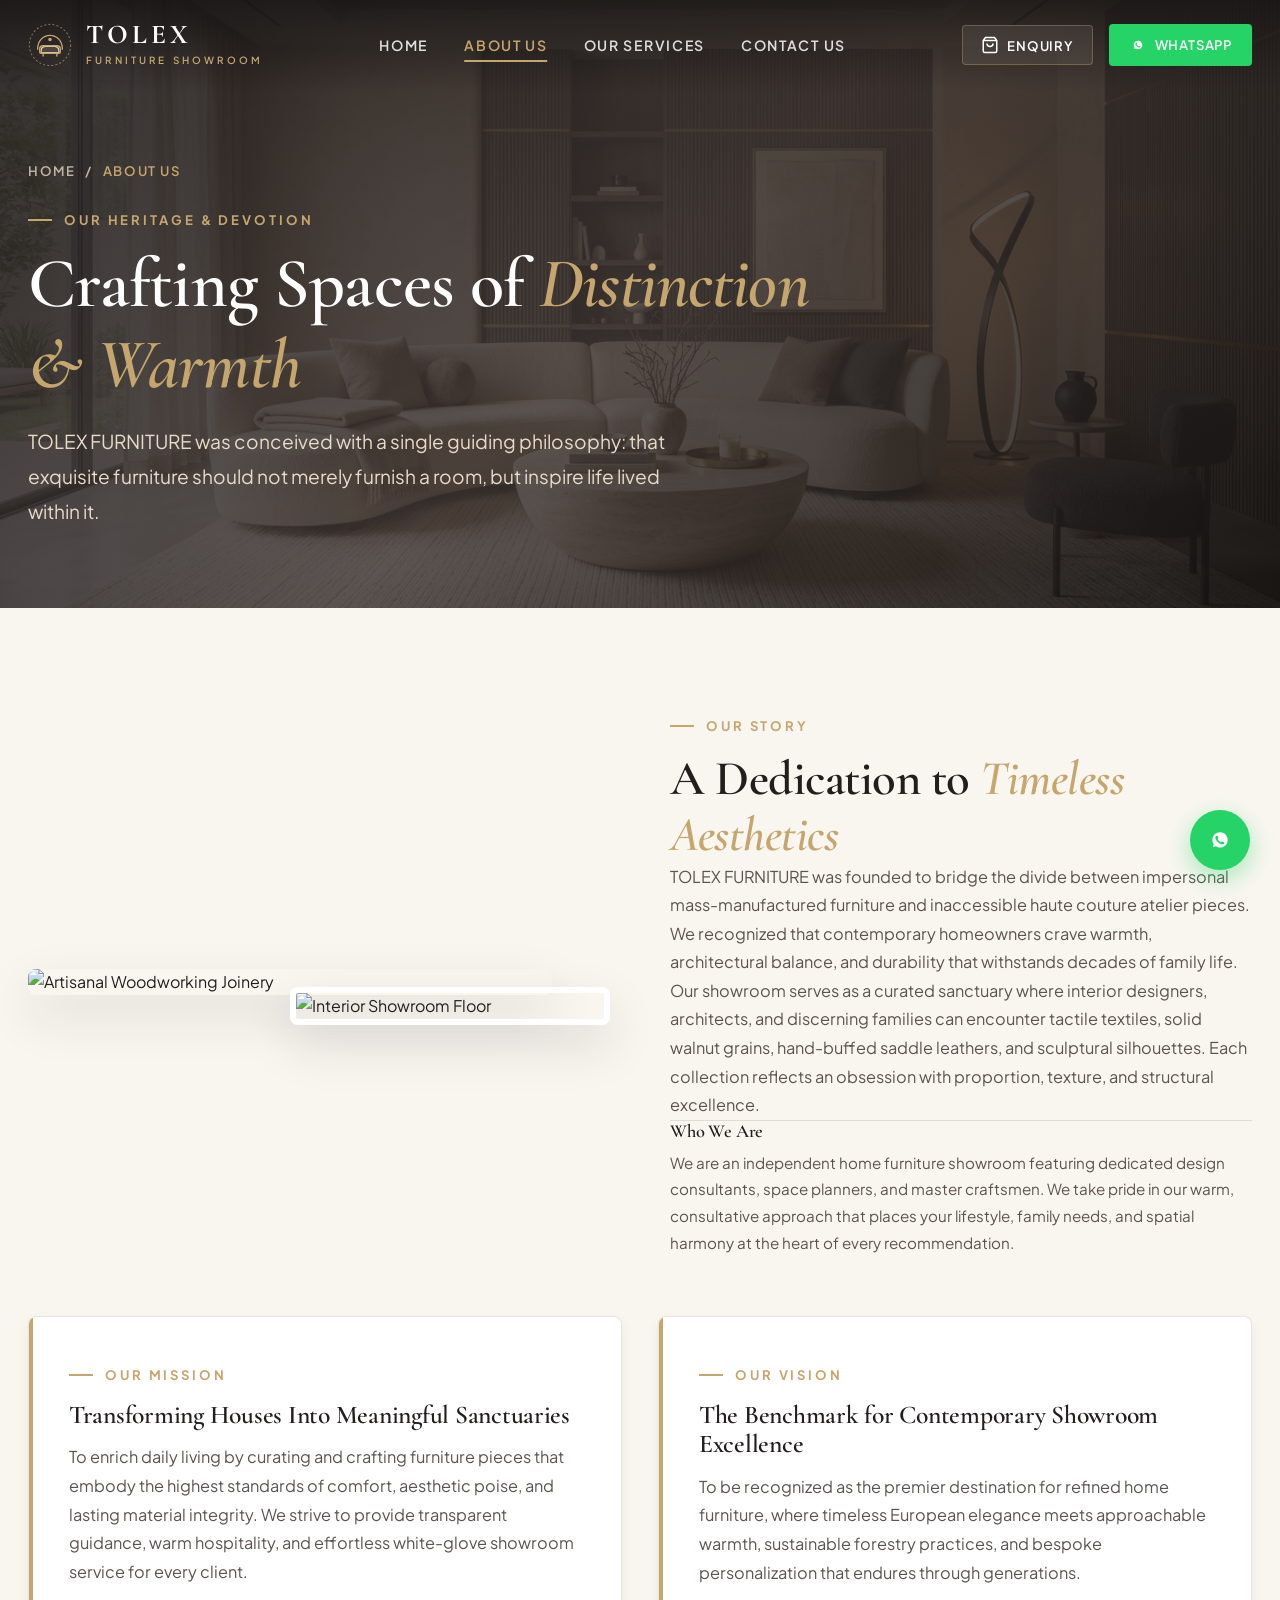
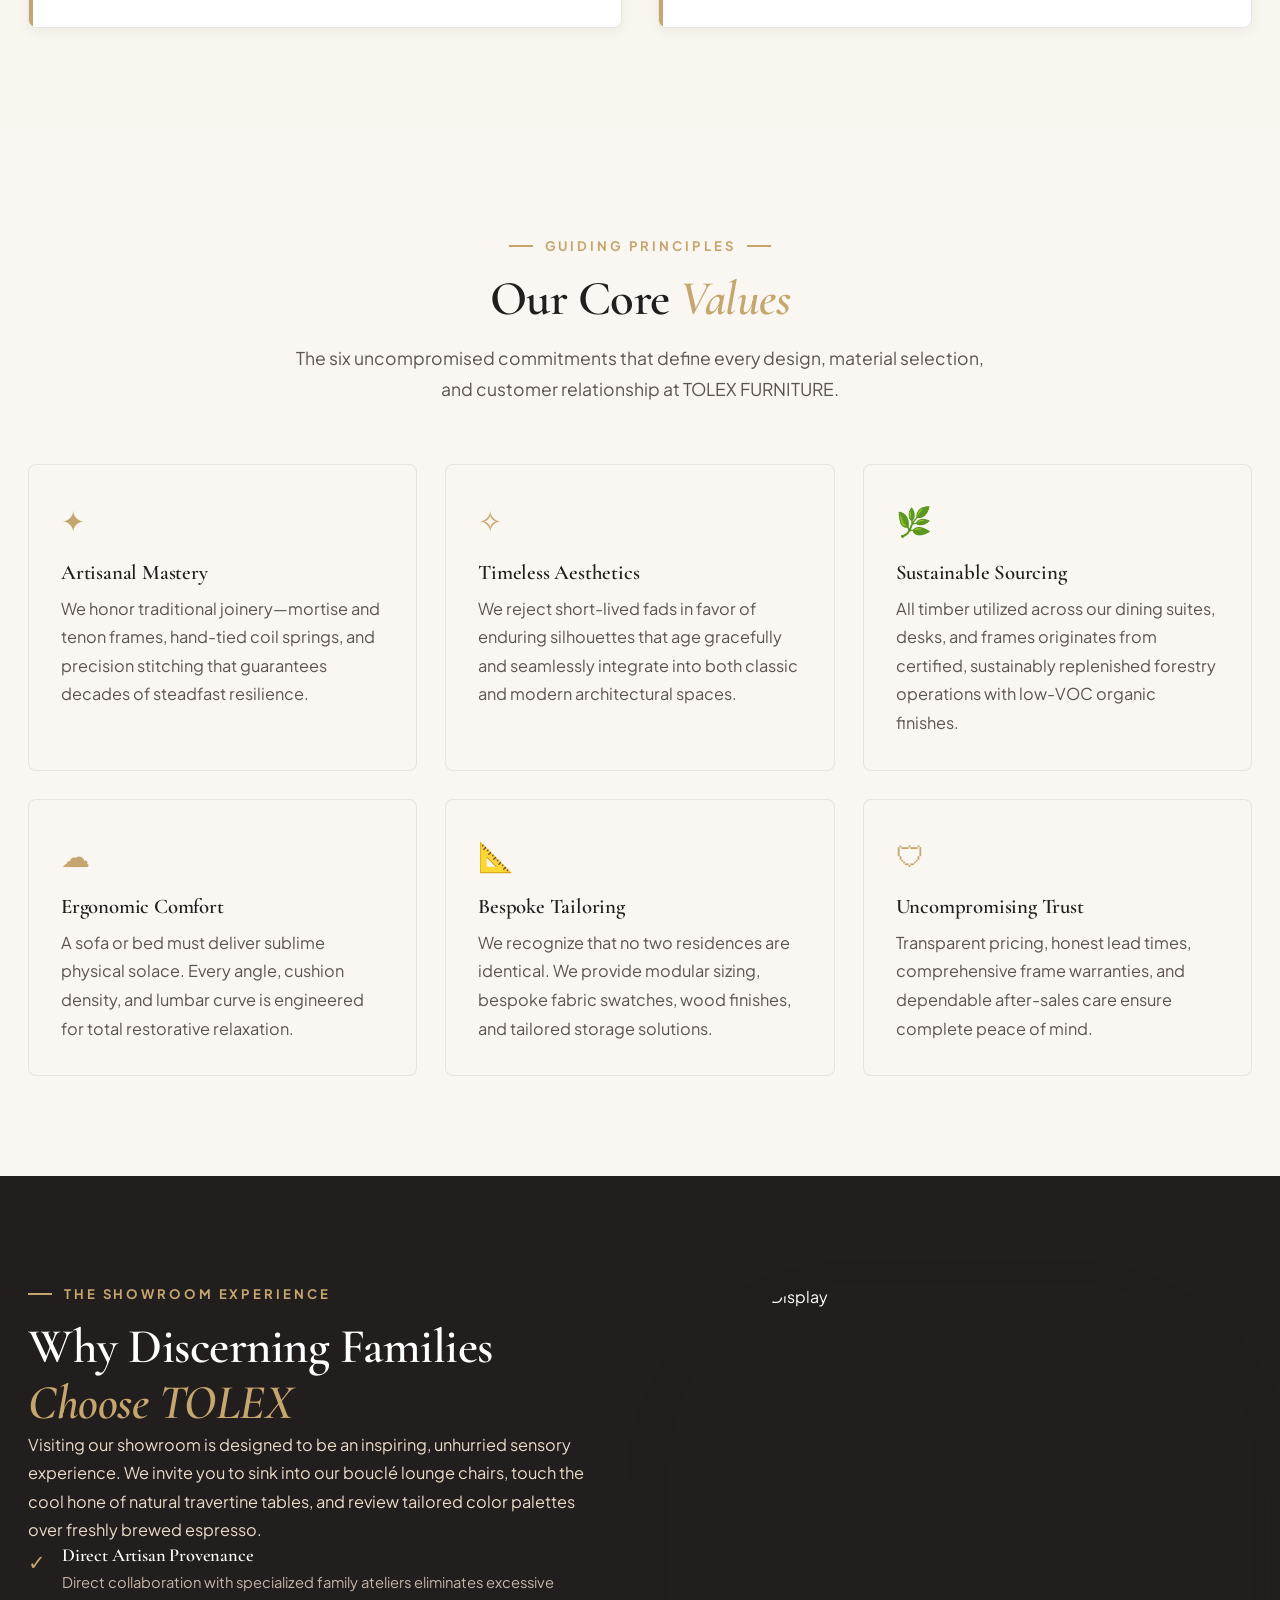
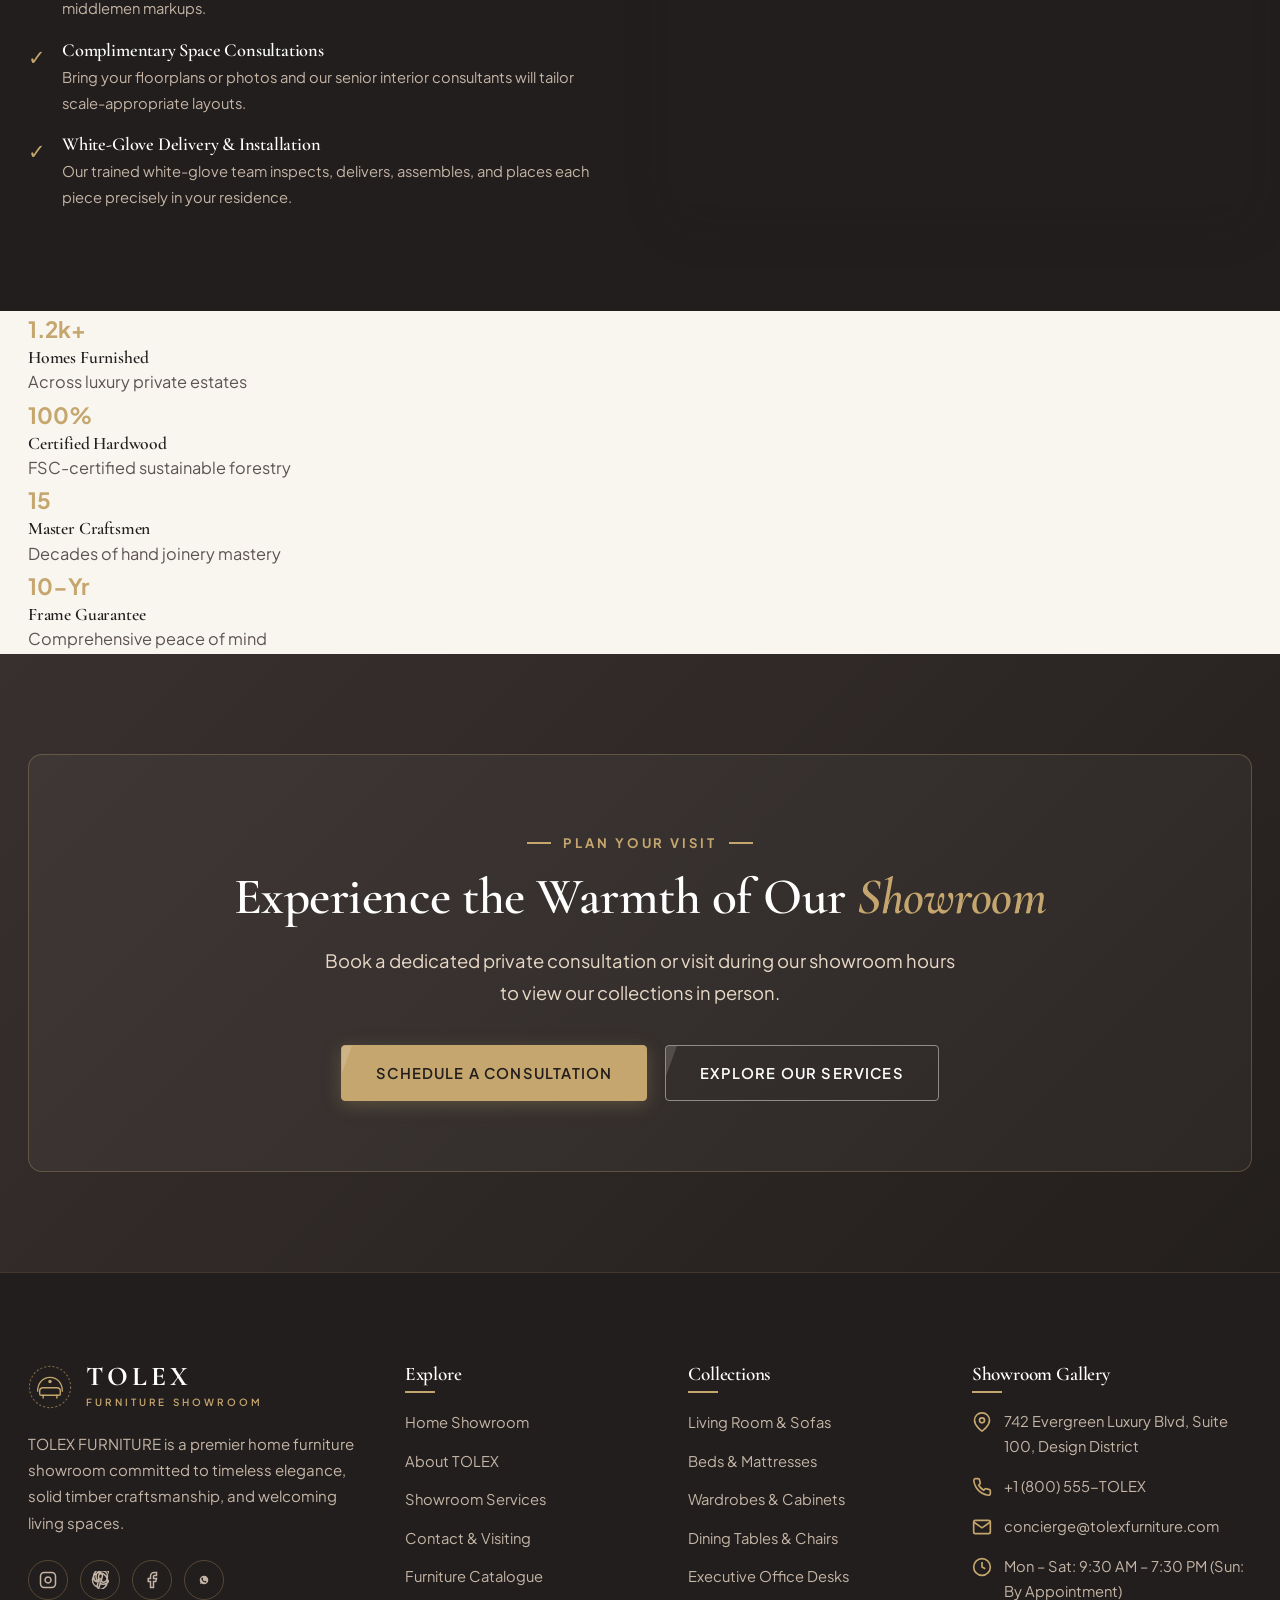
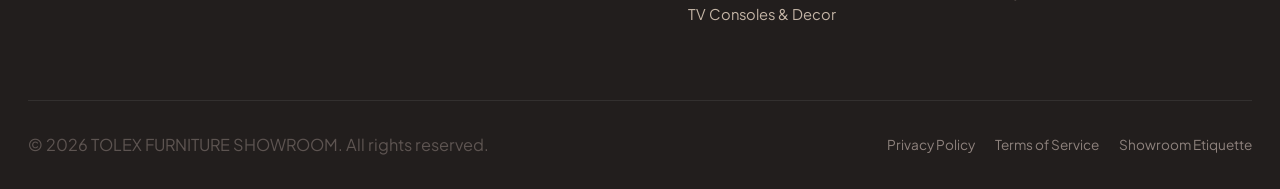
==== commit ae8536bc: "Transform TOLEX showroom into high-performance responsive SPA Web App with PWA, room stager, budget " ====
--- a/about.html
+++ b/about.html
@@ -2,11 +2,17 @@
 <html lang="en">
 <head>
   <meta charset="UTF-8">
+  <script>window.location.replace('index.html#/about');</script>
   <meta name="viewport" content="width=device-width, initial-scale=1.0">
   <title>About Us — TOLEX FURNITURE Showroom</title>
   <meta name="description" content="Discover the story, mission, vision, and core craftsmanship values behind TOLEX FURNITURE. Transforming residences into sanctuaries of timeless comfort and design.">
   <link rel="stylesheet" href="css/style.css">
   <link rel="icon" type="image/svg+xml" href="assets/icons/favicon.svg">
+  <link rel="manifest" href="manifest.json">
+  <meta name="theme-color" content="#C5A66E">
+  <meta name="apple-mobile-web-app-capable" content="yes">
+  <meta name="apple-mobile-web-app-status-bar-style" content="black-translucent">
+  <meta name="apple-mobile-web-app-title" content="TOLEX">
 </head>
 <body>
 
@@ -42,6 +48,12 @@
 
       <!-- Action Buttons -->
       <div class="header-actions">
+        <!-- PWA App Install Button -->
+        <button type="button" class="pwa-install-btn" aria-label="Install TOLEX Web App">
+          <svg width="15" height="15" viewBox="0 0 24 24" fill="none" stroke="currentColor" stroke-width="2.2"><path d="M21 15v4a2 2 0 0 1-2 2H5a2 2 0 0 1-2-2v-4"></path><polyline points="7 10 12 15 17 10"></polyline><line x1="12" y1="15" x2="12" y2="3"></line></svg>
+          <span>Install App</span>
+        </button>
+
         <button type="button" class="enquiry-trigger-btn" aria-label="View Enquiry List">
           <svg width="18" height="18" viewBox="0 0 24 24" fill="none" stroke="currentColor" stroke-width="2"><path d="M6 2L3 6v14a2 2 0 0 0 2 2h14a2 2 0 0 0 2-2V6l-3-4z"></path><line x1="3" y1="6" x2="21" y2="6"></line><path d="M16 10a4 4 0 0 1-8 0"></path></svg>
           <span>Enquiry</span>
--- a/css/style.css
+++ b/css/style.css
@@ -2830,3 +2830,601 @@
   opacity: 1;
   transform: translateY(0);
 }
+
+/* ==========================================================================
+   WEB APP ENHANCEMENTS & PWA MODULES
+   ========================================================================== */
+
+/* PWA Install Button */
+.pwa-install-btn {
+  display: none;
+  align-items: center;
+  gap: 8px;
+  padding: 8px 16px;
+  background: linear-gradient(135deg, rgba(197, 166, 110, 0.25), rgba(161, 139, 120, 0.25));
+  border: 1px solid var(--c-gold);
+  border-radius: var(--radius-xs);
+  color: var(--c-gold);
+  font-size: 0.8rem;
+  font-weight: 700;
+  letter-spacing: 0.08em;
+  text-transform: uppercase;
+  transition: all var(--transition-fast);
+}
+
+.pwa-install-btn.visible {
+  display: inline-flex;
+}
+
+.pwa-install-btn:hover {
+  background: var(--c-gold);
+  color: var(--c-charcoal-deep);
+  box-shadow: var(--shadow-gold);
+}
+
+/* Room Stager Studio Section */
+.room-stager-section {
+  background: linear-gradient(180deg, var(--c-cream-soft) 0%, var(--c-warm-white) 100%);
+  position: relative;
+  overflow: hidden;
+}
+
+.stager-studio-grid {
+  display: grid;
+  grid-template-columns: 1.35fr 1fr;
+  gap: 40px;
+  align-items: center;
+}
+
+.stager-visual-viewport {
+  position: relative;
+  height: 520px;
+  border-radius: var(--radius-md);
+  overflow: hidden;
+  box-shadow: var(--shadow-lg);
+  border: 1px solid rgba(197, 166, 110, 0.35);
+  display: flex;
+  flex-direction: column;
+  justify-content: space-between;
+  padding: 32px;
+  transition: background 0.6s ease, filter 0.6s ease;
+}
+
+/* Lighting mood filters */
+.stager-visual-viewport.lighting-daylight {
+  filter: contrast(1.02) brightness(1.02);
+}
+
+.stager-visual-viewport.lighting-warm {
+  filter: sepia(0.18) saturate(1.15) brightness(0.96);
+}
+
+.stager-visual-viewport.lighting-evening {
+  filter: sepia(0.35) saturate(1.2) brightness(0.85);
+}
+
+.stager-viewport-top {
+  display: flex;
+  justify-content: space-between;
+  align-items: flex-start;
+  z-index: 5;
+}
+
+.stager-live-badge {
+  display: inline-flex;
+  align-items: center;
+  gap: 8px;
+  padding: 6px 14px;
+  background: rgba(34, 30, 29, 0.75);
+  border: 1px solid var(--c-gold);
+  border-radius: var(--radius-full);
+  color: var(--c-gold);
+  font-size: 0.76rem;
+  font-weight: 700;
+  letter-spacing: 0.12em;
+  text-transform: uppercase;
+  backdrop-filter: blur(8px);
+}
+
+.stager-live-badge .pulse-dot {
+  width: 8px;
+  height: 8px;
+  border-radius: 50%;
+  background-color: #25D366;
+  box-shadow: 0 0 8px #25D366;
+  animation: pulse 1.8s infinite;
+}
+
+@keyframes pulse {
+  0% { transform: scale(0.9); opacity: 0.8; }
+  50% { transform: scale(1.3); opacity: 1; }
+  100% { transform: scale(0.9); opacity: 0.8; }
+}
+
+.stager-centerpiece-display {
+  display: flex;
+  align-items: center;
+  justify-content: center;
+  margin: auto 0;
+  position: relative;
+  z-index: 4;
+}
+
+.stager-centerpiece-img {
+  max-height: 280px;
+  max-width: 90%;
+  object-fit: contain;
+  filter: drop-shadow(0 20px 30px rgba(0, 0, 0, 0.45));
+  transition: transform 0.5s cubic-bezier(0.16, 1, 0.3, 1), opacity 0.4s ease;
+}
+
+.stager-viewport-bottom {
+  background: rgba(22, 19, 18, 0.85);
+  border: 1px solid rgba(197, 166, 110, 0.3);
+  padding: 20px 24px;
+  border-radius: var(--radius-sm);
+  display: flex;
+  align-items: center;
+  justify-content: space-between;
+  color: var(--c-white);
+  backdrop-filter: blur(8px);
+  z-index: 5;
+}
+
+.stager-viewport-bottom h4 {
+  color: var(--c-white);
+  font-size: 1.25rem;
+  margin-bottom: 2px;
+}
+
+.stager-viewport-bottom p {
+  color: var(--c-cream);
+  font-size: 0.84rem;
+}
+
+/* Stager Controls */
+.stager-controls-panel {
+  background: var(--c-white);
+  border: 1px solid rgba(161, 139, 120, 0.25);
+  border-radius: var(--radius-md);
+  padding: 36px 32px;
+  box-shadow: var(--shadow-md);
+  display: flex;
+  flex-direction: column;
+  gap: 22px;
+}
+
+.stager-group-title {
+  font-size: 0.82rem;
+  font-weight: 700;
+  text-transform: uppercase;
+  letter-spacing: 0.12em;
+  color: var(--c-charcoal);
+  margin-bottom: 10px;
+  display: flex;
+  justify-content: space-between;
+  align-items: center;
+}
+
+.stager-options-row {
+  display: flex;
+  flex-wrap: wrap;
+  gap: 10px;
+}
+
+.stager-btn-pill {
+  padding: 8px 16px;
+  background: var(--c-warm-white);
+  border: 1px solid rgba(161, 139, 120, 0.3);
+  border-radius: var(--radius-full);
+  font-size: 0.82rem;
+  font-weight: 600;
+  color: var(--c-charcoal);
+  cursor: pointer;
+  transition: all var(--transition-fast);
+}
+
+.stager-btn-pill:hover,
+.stager-btn-pill.active {
+  background: var(--c-charcoal-deep);
+  color: var(--c-gold);
+  border-color: var(--c-charcoal-deep);
+}
+
+.stager-color-swatches {
+  display: flex;
+  gap: 12px;
+}
+
+.stager-swatch {
+  width: 38px;
+  height: 38px;
+  border-radius: 50%;
+  cursor: pointer;
+  border: 2px solid transparent;
+  box-shadow: var(--shadow-sm);
+  transition: transform var(--transition-fast), border-color var(--transition-fast);
+  position: relative;
+}
+
+.stager-swatch:hover,
+.stager-swatch.active {
+  transform: scale(1.15);
+  border-color: var(--c-gold);
+}
+
+/* Project Room Switcher in Enquiry Drawer */
+.project-room-tabs {
+  display: flex;
+  align-items: center;
+  gap: 8px;
+  padding: 12px 28px;
+  background: rgba(34, 30, 29, 0.05);
+  border-bottom: 1px solid rgba(161, 139, 120, 0.2);
+  overflow-x: auto;
+}
+
+.room-tab-pill {
+  padding: 6px 14px;
+  background: transparent;
+  border: 1px solid rgba(161, 139, 120, 0.3);
+  border-radius: var(--radius-full);
+  font-size: 0.76rem;
+  font-weight: 600;
+  color: var(--c-charcoal);
+  white-space: nowrap;
+}
+
+.room-tab-pill.active {
+  background: var(--c-charcoal-deep);
+  color: var(--c-gold);
+  border-color: var(--c-charcoal-deep);
+}
+
+/* Printable Formal Quotation Document Modal */
+.quotation-modal-dialog {
+  background: #FFFFFF;
+  max-width: 840px;
+  width: 100%;
+  border-radius: var(--radius-sm);
+  padding: 50px 60px;
+  box-shadow: var(--shadow-lg);
+  position: relative;
+  max-height: 90vh;
+  overflow-y: auto;
+  color: #231F1E;
+}
+
+.quotation-header {
+  display: flex;
+  justify-content: space-between;
+  align-items: flex-start;
+  padding-bottom: 24px;
+  border-bottom: 2px solid var(--c-gold);
+  margin-bottom: 30px;
+}
+
+.quotation-table {
+  width: 100%;
+  border-collapse: collapse;
+  margin: 24px 0 32px;
+  font-size: 0.92rem;
+}
+
+.quotation-table th {
+  background: var(--c-warm-white);
+  padding: 12px 14px;
+  text-align: left;
+  border-bottom: 1px solid rgba(161, 139, 120, 0.3);
+  font-size: 0.8rem;
+  font-weight: 700;
+  text-transform: uppercase;
+  letter-spacing: 0.08em;
+  color: var(--c-charcoal);
+}
+
+.quotation-table td {
+  padding: 14px;
+  border-bottom: 1px solid rgba(161, 139, 120, 0.16);
+  vertical-align: middle;
+}
+
+.quotation-footer-terms {
+  margin-top: 30px;
+  padding-top: 20px;
+  border-top: 1px solid rgba(161, 139, 120, 0.2);
+  font-size: 0.8rem;
+  color: var(--c-text-light);
+  line-height: 1.6;
+}
+
+/* VIP Booking Component */
+.vip-booking-section {
+  background: var(--c-charcoal-deep);
+  color: var(--c-white);
+}
+
+.booking-slots-grid {
+  display: grid;
+  grid-template-columns: repeat(4, 1fr);
+  gap: 12px;
+  margin: 16px 0 24px;
+}
+
+.slot-btn {
+  padding: 12px;
+  background: rgba(255, 255, 255, 0.06);
+  border: 1px solid rgba(197, 166, 110, 0.3);
+  border-radius: var(--radius-xs);
+  color: var(--c-white);
+  font-size: 0.84rem;
+  font-weight: 600;
+  text-align: center;
+  cursor: pointer;
+  transition: all var(--transition-fast);
+}
+
+.slot-btn:hover,
+.slot-btn.active {
+  background: var(--c-gold);
+  color: var(--c-charcoal-deep);
+  border-color: var(--c-gold);
+  box-shadow: 0 4px 15px rgba(197, 166, 110, 0.4);
+}
+
+/* Print CSS */
+@media print {
+  body * {
+    visibility: hidden;
+  }
+  .quotation-modal-dialog,
+  .quotation-modal-dialog * {
+    visibility: visible;
+  }
+  .quotation-modal-dialog {
+    position: absolute;
+    top: 0;
+    left: 0;
+    width: 100%;
+    max-width: 100%;
+    box-shadow: none;
+    padding: 20px;
+  }
+  .no-print {
+    display: none !important;
+  }
+}
+
+@media (max-width: 992px) {
+  .stager-studio-grid { grid-template-columns: 1fr; }
+  .stager-visual-viewport { height: 420px; }
+  .booking-slots-grid { grid-template-columns: repeat(2, 1fr); }
+}
+
+/* ==========================================================================
+   NATIVE WEB APP: SPA ROUTER & LUXURY MOBILE BOTTOM APP DOCK
+   ========================================================================== */
+
+/* Single Page App Views */
+.spa-view {
+  display: none;
+  opacity: 0;
+  transform: translateY(12px);
+  transition: opacity 0.4s cubic-bezier(0.16, 1, 0.3, 1),
+              transform 0.4s cubic-bezier(0.16, 1, 0.3, 1);
+  will-change: opacity, transform;
+}
+
+.spa-view.active {
+  display: block;
+  opacity: 1;
+  transform: translateY(0);
+}
+
+/* Luxury Mobile Bottom App Bar */
+.mobile-app-dock {
+  display: none;
+  position: fixed;
+  bottom: 0;
+  left: 0;
+  width: 100%;
+  height: 68px;
+  background: rgba(26, 23, 22, 0.96);
+  backdrop-filter: blur(18px);
+  -webkit-backdrop-filter: blur(18px);
+  border-top: 1px solid rgba(197, 166, 110, 0.3);
+  z-index: 1040;
+  padding: 0 10px;
+  box-shadow: 0 -10px 30px rgba(0, 0, 0, 0.45);
+}
+
+.mobile-app-dock-inner {
+  display: flex;
+  align-items: center;
+  justify-content: space-around;
+  height: 100%;
+  max-width: 540px;
+  margin: 0 auto;
+}
+
+.dock-item {
+  display: flex;
+  flex-direction: column;
+  align-items: center;
+  justify-content: center;
+  gap: 4px;
+  color: var(--c-taupe-light);
+  font-size: 0.68rem;
+  font-weight: 600;
+  letter-spacing: 0.04em;
+  text-transform: uppercase;
+  padding: 6px 12px;
+  border-radius: var(--radius-xs);
+  cursor: pointer;
+  position: relative;
+  transition: all var(--transition-fast);
+}
+
+.dock-item svg {
+  width: 20px;
+  height: 20px;
+  transition: transform var(--transition-fast), color var(--transition-fast);
+}
+
+.dock-item.active {
+  color: var(--c-gold);
+}
+
+.dock-item.active svg {
+  transform: translateY(-2px);
+  color: var(--c-gold);
+  filter: drop-shadow(0 0 6px rgba(197, 166, 110, 0.5));
+}
+
+.dock-badge {
+  position: absolute;
+  top: 4px;
+  right: 14px;
+  min-width: 18px;
+  height: 18px;
+  padding: 0 4px;
+  background-color: var(--c-gold);
+  color: var(--c-charcoal-deep);
+  font-size: 0.65rem;
+  font-weight: 800;
+  border-radius: var(--radius-full);
+  display: flex;
+  align-items: center;
+  justify-content: center;
+}
+
+@media (max-width: 992px) {
+  .mobile-app-dock {
+    display: block;
+  }
+  body {
+    padding-bottom: 70px; /* Space for the bottom app bar */
+  }
+  .floating-whatsapp-btn {
+    bottom: 84px;
+    right: 20px;
+    width: 52px;
+    height: 52px;
+  }
+  .back-to-top-btn {
+    bottom: 146px;
+    right: 20px;
+    width: 44px;
+    height: 44px;
+  }
+}
+
+/* Interactive Room Budget & Investment Estimator */
+.budget-estimator-card {
+  background: var(--c-white);
+  border: 1px solid rgba(161, 139, 120, 0.28);
+  border-radius: var(--radius-md);
+  padding: 40px;
+  box-shadow: var(--shadow-md);
+}
+
+.budget-tier-grid {
+  display: grid;
+  grid-template-columns: repeat(3, 1fr);
+  gap: 16px;
+  margin: 20px 0 28px;
+}
+
+.budget-tier-btn {
+  padding: 20px 16px;
+  border: 1.5px solid rgba(161, 139, 120, 0.25);
+  border-radius: var(--radius-sm);
+  background: var(--c-warm-white);
+  text-align: center;
+  cursor: pointer;
+  transition: all var(--transition-fast);
+}
+
+.budget-tier-btn:hover,
+.budget-tier-btn.active {
+  border-color: var(--c-gold);
+  background: var(--c-charcoal-deep);
+  color: var(--c-white);
+  box-shadow: var(--shadow-gold);
+}
+
+.budget-tier-btn.active .tier-name {
+  color: var(--c-gold);
+}
+
+.tier-name {
+  font-family: var(--font-serif);
+  font-size: 1.25rem;
+  font-weight: 600;
+  color: var(--c-charcoal-deep);
+  margin-bottom: 6px;
+}
+
+.tier-desc {
+  font-size: 0.78rem;
+  color: var(--c-text-muted);
+}
+
+.budget-slider-wrap {
+  margin: 24px 0 32px;
+}
+
+.budget-slider-header {
+  display: flex;
+  justify-content: space-between;
+  align-items: center;
+  margin-bottom: 12px;
+}
+
+.budget-range-input {
+  width: 100%;
+  height: 8px;
+  border-radius: 4px;
+  background: rgba(161, 139, 120, 0.25);
+  outline: none;
+  -webkit-appearance: none;
+}
+
+.budget-range-input::-webkit-slider-thumb {
+  -webkit-appearance: none;
+  width: 24px;
+  height: 24px;
+  border-radius: 50%;
+  background: var(--c-gold);
+  cursor: pointer;
+  border: 3px solid var(--c-charcoal-deep);
+  box-shadow: 0 4px 10px rgba(0, 0, 0, 0.2);
+}
+
+.budget-summary-box {
+  background: var(--c-charcoal-deep);
+  color: var(--c-white);
+  padding: 26px 30px;
+  border-radius: var(--radius-sm);
+  display: flex;
+  justify-content: space-between;
+  align-items: center;
+  flex-wrap: wrap;
+  gap: 20px;
+}
+
+.budget-total-val {
+  font-family: var(--font-serif);
+  font-size: 2.2rem;
+  font-weight: 700;
+  color: var(--c-gold);
+  line-height: 1;
+}
+
+@media (max-width: 768px) {
+  .budget-tier-grid { grid-template-columns: 1fr; }
+  .budget-estimator-card { padding: 24px; }
+  .budget-summary-box { flex-direction: column; text-align: center; }
+}
+
+
